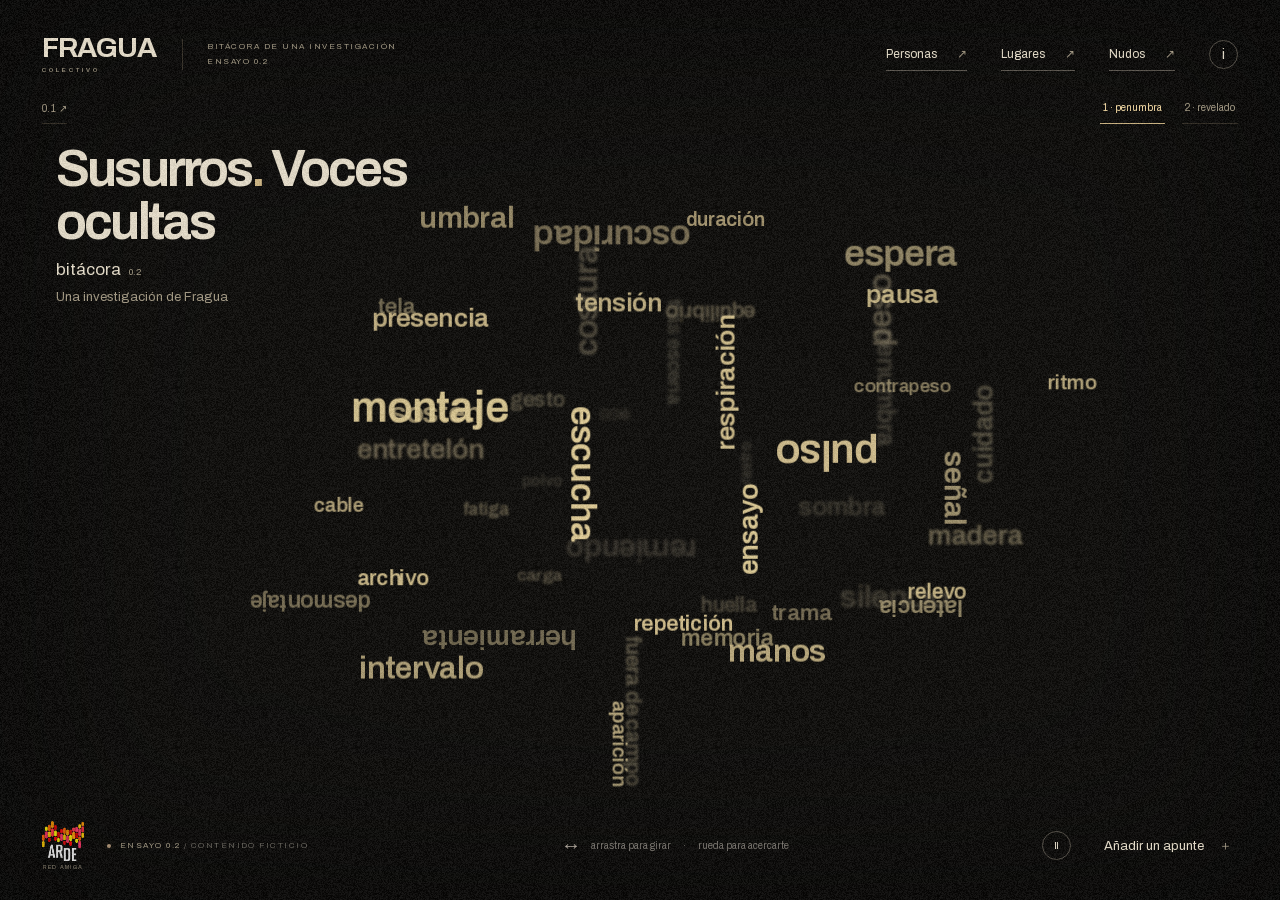
==== v0.2/index.html @ 7fb3b1ab "Agrega la versión 0.2 para comparar color y constelaciones" ====
<!doctype html>
<html lang="es" data-theme="night" data-writing="print" data-palette="penumbra">
<head>
  <meta charset="utf-8">
  <meta name="viewport" content="width=device-width, initial-scale=1, viewport-fit=cover">
  <meta name="theme-color" content="#090909">
  <meta name="description" content="Bitácora de una investigación del colectivo Fragua hacia la instalación Susurros. Voces ocultas: un recorrido abierto por sus materiales, encuentros y procesos.">
  <title>Susurros. Voces ocultas · Bitácora 0.2 — Fragua</title>
  <script>
    try {
      if (localStorage.getItem('susurros.v02.palette') === 'revelado') {
        document.documentElement.dataset.palette = 'revelado';
      }
    } catch {}
  </script>
  <link rel="icon" href="icon.svg" type="image/svg+xml">
  <link rel="stylesheet" href="styles.css?v=5">
  <link rel="stylesheet" href="editor.css?v=5">
  <link rel="stylesheet" href="glass.css?v=7">
  <link rel="stylesheet" href="territory.css?v=7">
  <link rel="stylesheet" href="appearance.css?v=5">
  <link rel="stylesheet" href="indices.css?v=7">
  <link rel="stylesheet" href="cloud-view.css?v=7">
  <link rel="stylesheet" href="people.css">
  <link rel="stylesheet" href="edition.css">
  <link rel="stylesheet" href="palette.css">
  <link rel="preload" href="fonts/archivo-latin.woff2" as="font" type="font/woff2" crossorigin>
  <script type="module" src="app.js?v=02"></script>
  <style>
    .version-switch { position: fixed; top: 94px; left: 42px; z-index: 12; display: inline-flex; align-items: center; min-height: 30px; padding: 4px 0; border-bottom: 1px solid var(--line); color: var(--muted); font: 400 10px/1.4 var(--sans); letter-spacing: .04em; text-decoration: none; }
    .version-switch:hover, .version-switch:focus-visible { color: var(--paper); border-color: var(--accent); }
    @media (min-width: 1500px) { .version-switch { left: 55px; } }
    @media (max-width: 1000px) { .version-switch { top: 88px; left: 28px; } }
    @media (max-width: 650px) { .version-switch { top: 76px; left: 22px; } }
    @media (max-height: 520px) and (min-width: 651px) { .version-switch { top: 66px; } }
  </style>
</head>
<body>
  <svg class="optical-definitions" xmlns="http://www.w3.org/2000/svg" width="0" height="0" aria-hidden="true" focusable="false">
    <defs>
      <filter id="resin-refraction" x="-20%" y="-20%" width="140%" height="140%" color-interpolation-filters="sRGB">
        <feTurbulence type="fractalNoise" baseFrequency=".006 .011" numOctaves="2" seed="12" result="surface"/>
        <feGaussianBlur in="surface" stdDeviation="1.5" result="curvature"/>
        <feDisplacementMap in="SourceGraphic" in2="curvature" scale="48" xChannelSelector="R" yChannelSelector="G"/>
      </filter>
      <filter id="resin-image-refraction" x="-15%" y="-15%" width="130%" height="130%" color-interpolation-filters="sRGB">
        <feTurbulence type="fractalNoise" baseFrequency=".008 .014" numOctaves="2" seed="7" result="surface"/>
        <feGaussianBlur in="surface" stdDeviation="1.2" result="curvature"/>
        <feDisplacementMap in="SourceGraphic" in2="curvature" scale="32" xChannelSelector="R" yChannelSelector="G"/>
      </filter>
    </defs>
  </svg>
  <div class="film-grain" aria-hidden="true"></div>
  <div class="vignette" aria-hidden="true"></div>
  <header class="masthead">
    <div class="project-credit" aria-label="Bitácora de una investigación del colectivo Fragua"><span class="fragua-name">FRAGUA</span><span class="fragua-caption">COLECTIVO</span></div>
    <p class="edition">BITÁCORA DE UNA INVESTIGACIÓN<br>ENSAYO 0.2</p>
    <nav class="main-nav" aria-label="Recorrer la bitácora">
      <button id="people-button" aria-controls="indices-view" aria-expanded="false">Personas <span aria-hidden="true">↗</span></button>
      <button id="places-button" aria-controls="territory-view" aria-expanded="false">Lugares <span aria-hidden="true">↗</span></button>
      <button id="knots-button" aria-controls="indices-view" aria-expanded="false">Nudos <span aria-hidden="true">↗</span></button>
      <button id="about-button" class="round-button" aria-label="Acerca de este ensayo" aria-haspopup="dialog">i</button>
    </nav>
  </header>

  <div id="palette-controls" class="appearance-controls" role="group" aria-label="Pruebas de color">
    <button type="button" data-palette-choice="penumbra" aria-pressed="true">1 · penumbra</button>
    <button type="button" data-palette-choice="revelado" aria-pressed="false">2 · revelado</button>
  </div>
  <a class="version-switch" href="../" aria-label="Ir a la versión 0.1">0.1 <span aria-hidden="true"> ↗</span></a>
  <div class="title-block v02-title">
    <h1>Susurros<span>.</span> Voces ocultas</h1>
    <p class="v02-subtitle">bitácora <span>0.2</span></p>
    <p class="intro">Una investigación de Fragua</p>
  </div>

  <main id="stage" tabindex="0" aria-label="Nube tridimensional de palabras. Arrastra para girar y usa la rueda para acercarte. Con el teclado: flechas para girar, más y menos para acercarte; Tab para elegir palabras.">
    <canvas id="connections" aria-hidden="true"></canvas>
    <div id="space"><div id="cloud"></div></div>
    <div id="loading" class="loading loading-credit" role="status">
      <p class="eyebrow">FRAGUA</p>
      <p>Susurros. Voces ocultas</p>
      <span>Afinando la escucha…</span>
    </div>
  </main>

  <div id="context" class="context" hidden>
    <button id="return-button" class="back-arrow" aria-label="Volver a todas las palabras">↶</button>
    <div><p id="context-type" class="eyebrow"></p><p id="context-title"></p></div>
  </div>

  <footer class="footer">
    <div class="footer-credits"><a class="friend-network" href="https://ardered.com/" target="_blank" rel="noopener noreferrer" aria-label="ARDE, red amiga de Fragua. Visitar su sitio web"><img src="media/arde-logo.png" alt="ARDE · Artistas de la Escenografía en Red" width="42" height="40"><span>RED AMIGA</span></a><div class="archive-caption"><span class="status-dot"></span><span>ENSAYO 0.2<span class="caption-detail"> / CONTENIDO FICTICIO</span></span></div></div>
    <div id="gesture-hint" class="gesture-hint"><span class="drag-icon" aria-hidden="true">↔</span> arrastra para girar<span class="hint-divider">·</span><span class="desktop-hint">rueda para acercarte</span><span class="mobile-hint">pellizca para acercarte</span></div>
    <div class="footer-actions">
      <button id="pause-button" class="round-button" aria-label="Pausar la respiración" aria-pressed="false"><span aria-hidden="true">Ⅱ</span></button>
      <button id="contribute-button">Añadir un apunte <span aria-hidden="true">＋</span></button>
    </div>
  </footer>
  <p id="announcement" class="sr-only" role="status" aria-live="polite"></p>

  <dialog id="drawer" class="drawer" aria-labelledby="drawer-heading">
    <div class="plate-optics" aria-hidden="true"></div>
    <div class="plate-scroll">
      <div class="drawer-top"><span class="eyebrow" id="drawer-kicker"></span><button id="close-drawer" class="close-button" aria-label="Cerrar">×</button></div>
      <div id="drawer-content"></div>
    </div>
  </dialog>
  <noscript><div class="no-js">Este ensayo necesita JavaScript para recorrer la nube. Actívalo y vuelve a abrir la página.</div></noscript>
</body>
</html>
---- v0.2/styles.css ----
@font-face{font-family:Archivo;src:url("fonts/archivo-latin.woff2") format("woff2");font-weight:400 700;font-style:normal;font-display:swap}
:root{color-scheme:dark;--bg:#090909;--paper:#ddd9d0;--muted:#85817a;--faint:#4c4944;--line:#2b2926;--accent:#bba28a;--sans:'Archivo','Helvetica Neue',Arial,sans-serif}
*{box-sizing:border-box}html,body{width:100%;height:100%;margin:0;overflow:hidden}body{background:var(--bg);color:var(--paper);font-family:var(--sans);font-size:14px;-webkit-font-smoothing:antialiased}button,a,input,select,textarea{-webkit-tap-highlight-color:transparent}button{font:inherit;color:inherit;border:0;background:none;cursor:pointer}a{color:inherit}button:focus-visible,a:focus-visible{outline:1px solid var(--accent);outline-offset:7px}button:hover{color:#fff6e9}button:disabled{opacity:.4;cursor:default}[hidden]{display:none!important}.sr-only{position:absolute;width:1px;height:1px;padding:0;margin:-1px;overflow:hidden;clip:rect(0,0,0,0);white-space:nowrap;border:0}
.film-grain{position:fixed;inset:-30%;z-index:8;pointer-events:none;opacity:.075;mix-blend-mode:screen;animation:grain .3s steps(1) infinite;background-repeat:repeat;background-size:180px 180px}.vignette{position:fixed;inset:0;pointer-events:none;z-index:3;box-shadow:inset 0 0 160px 40px #0008;background:radial-gradient(ellipse at 54% 52%,transparent 20%,#0003 100%)}@keyframes grain{0%{transform:translate(0,0)}25%{transform:translate(37px,-23px)}50%{transform:translate(-19px,46px)}75%{transform:translate(52px,17px)}}
.masthead{position:fixed;top:35px;left:42px;right:42px;z-index:10;display:flex;align-items:center;gap:26px}.wordmark{font-family:var(--sans);font-size:34px;font-weight:bold;letter-spacing:-2.4px;line-height:1;text-decoration:none}.wordmark-star{font-size:19px;font-weight:normal;display:inline-block;vertical-align:top;margin:0 0 0 4px;letter-spacing:0}.edition{font-size:8px;letter-spacing:1.5px;line-height:1.9;color:var(--muted);margin:0;padding-left:24px;border-left:1px solid var(--line)}.main-nav{margin-left:auto;display:flex;gap:34px;align-items:center}.main-nav>button:not(.round-button){font-size:12px;padding:9px 0;border-bottom:1px solid #58534b}.main-nav button>span{margin-left:17px;color:var(--muted)}.round-button{height:29px;width:29px;border:1px solid #514c44;border-radius:50%;font-family:var(--sans);font-size:14px;display:inline-flex;align-items:center;justify-content:center;flex:none;padding:0}.round-button:hover{border-color:var(--paper)}
.title-block{position:fixed;top:143px;left:56px;z-index:4;pointer-events:none}.eyebrow{font-family:var(--sans);font-size:9px;font-weight:normal;letter-spacing:2.4px;line-height:1.6;color:var(--muted);margin:0}.title-block h1{font-family:var(--sans);font-weight:normal;font-size:clamp(52px,5.5vw,82px);letter-spacing:-4px;line-height:1.06;margin:14px 0 20px}.title-block h1>span{color:var(--accent)}.intro{font-family:var(--sans);color:var(--muted);font-size:14px;line-height:1.65;font-style:italic;margin:0}
#stage{position:fixed;inset:0;overflow:hidden;cursor:grab;touch-action:none;outline:0}#stage:active{cursor:grabbing}#stage:focus-visible{box-shadow:inset 0 0 0 1px #8a817455}#space{position:absolute;inset:0;perspective:1000px;perspective-origin:50% 50%;pointer-events:none}#cloud{position:absolute;left:53%;top:52%;width:0;height:0;transform-style:preserve-3d;pointer-events:none}.word{position:absolute;left:0;top:0;font-family:var(--sans);font-weight:normal;white-space:nowrap;line-height:1.2;transform-style:preserve-3d;pointer-events:auto;padding:6px 9px;backface-visibility:visible;transition:opacity 1s, color .3s;color:#b9b5ad}.word>span{display:block;transition:filter .25s,text-shadow .25s}.word:hover,.word:focus-visible{color:#f8f0e2!important;outline:0;z-index:2}.word:hover>span,.word:focus-visible>span{filter:blur(0)!important;text-shadow:0 0 14px #e8d0aa55}.word:focus-visible>span{outline:1px dotted #a69b8d;outline-offset:6px}.word.inactive{pointer-events:none;opacity:0!important}.word.selected{color:#dfd1be}#connections{position:absolute;inset:0;pointer-events:none;z-index:0}.loading{position:absolute;left:50%;top:50%;transform:translate(-50%,-50%);color:var(--muted);font-family:var(--sans);font-style:italic}.loading span{animation:blink 1.4s infinite}@keyframes blink{50%{opacity:.2}}
.footer{position:fixed;left:42px;right:42px;bottom:30px;display:flex;align-items:center;justify-content:space-between;gap:20px;z-index:10}.archive-caption{font-size:8px;letter-spacing:1.45px;color:var(--muted);display:flex;align-items:center;gap:9px}.status-dot{height:4px;width:4px;border-radius:50%;background:#a58b6d;display:block;box-shadow:0 0 7px #a58b6d44}.caption-detail{color:#65615a}.gesture-hint{font-family:var(--sans);font-style:italic;font-size:12px;color:#77736c;display:flex;gap:10px;align-items:center;transition:opacity .8s}.drag-icon{font-family:var(--sans);font-style:normal;font-size:20px;color:#aaa296}.hint-divider{padding:0 2px}.footer-actions{display:flex;align-items:center;gap:27px}.footer-actions>button:last-child{font-family:var(--sans);font-size:13px}.footer-actions>button:last-child>span{margin-left:12px;color:var(--muted)}.footer-actions .round-button{font-family:var(--sans);font-size:10px;letter-spacing:1px}.mobile-hint{display:none}
.context{position:fixed;bottom:100px;left:50%;transform:translateX(-50%);z-index:9;display:flex;gap:17px;align-items:center;background:#090909c9;padding:9px 21px 11px 12px;border-radius:2px;backdrop-filter:blur(10px);max-width:85vw}.back-arrow{font-family:var(--sans);font-size:30px;font-weight:normal;line-height:1;width:35px;height:35px}.context .eyebrow{font-size:7px;letter-spacing:1.8px}.context p:last-child{font-family:var(--sans);font-size:17px;margin:4px 0 0;white-space:nowrap}
.drawer{margin:0 0 0 auto;max-width:none;max-height:none;width:min(480px,100vw);height:100dvh;padding:31px 37px 45px;border:none;border-left:1px solid var(--line);background:#111110;color:var(--paper);overflow:auto;box-shadow:-40px 0 90px #0005}.drawer[open]{animation:drawer-in .32s ease}.drawer::backdrop{background:#0005;backdrop-filter:blur(2px)}@keyframes drawer-in{from{transform:translateX(35px);opacity:0}to{transform:translateX(0);opacity:1}}.drawer-top{display:flex;align-items:center;justify-content:space-between;margin-bottom:42px}.close-button{font-size:27px;line-height:1;padding:0 3px;font-weight:200;color:#9a9389}.drawer h2{font-family:var(--sans);font-size:43px;line-height:1.12;font-weight:normal;letter-spacing:-1.6px;margin:0 0 20px}.drawer h3{font-family:var(--sans);font-size:22px;font-weight:normal;margin:26px 0 10px}.drawer .lede{font-family:var(--sans);font-size:17px;line-height:1.65;color:#bdb7ac;margin:0 0 28px}.drawer .small-copy{font-size:12px;line-height:1.85;color:var(--muted)}.drawer-list{margin-top:28px;border-top:1px solid var(--line)}.person-row,.knot-row{width:100%;text-align:left;display:flex;align-items:baseline;gap:16px;padding:22px 0;border-bottom:1px solid var(--line)}.row-index{font-family:var(--sans);font-size:9px;letter-spacing:1px;color:#6a655d}.row-name{font-family:var(--sans);font-size:25px;display:block;line-height:1.25}.row-role{font-family:var(--sans);display:block;font-size:10px;color:var(--muted);margin-top:7px;letter-spacing:.4px}.row-arrow{margin-left:auto;color:var(--muted);font-size:19px}.person-row:hover .row-name,.knot-row:hover .row-name{color:#d2bca0}.row-description{display:block;font-size:12px;line-height:1.6;color:var(--muted);margin-top:10px}.demo-note{font-family:var(--sans);font-size:10px;line-height:1.8;color:#938575;border-left:1px solid #685340;padding-left:13px;margin-top:28px}.word-meta{display:flex;align-items:center;gap:10px;margin-bottom:23px;color:var(--muted);font-size:9px;letter-spacing:1px;text-transform:uppercase}.word-meta .small-dot{height:3px;width:3px;border-radius:100%;background:var(--muted)}.word-description{font-family:var(--sans);font-size:19px;line-height:1.75;margin:0 0 24px;color:#d1cbbf}.relation-block{margin-bottom:28px;padding-bottom:23px;border-bottom:1px solid var(--line)}.relation-block>.eyebrow{color:var(--accent);margin-bottom:12px}.detail-label{margin:25px 0 12px}.related-people{display:flex;flex-wrap:wrap;gap:8px}.text-chip{font-family:var(--sans);font-size:10px;padding:7px 11px;border:1px solid #3b3630;color:#aaa092;border-radius:1px}.text-chip:hover{border-color:#8e7d68}.detail-image{width:100%;height:240px;object-fit:cover;display:block;margin:28px 0 10px;filter:saturate(.55)}.media-caption{font-family:var(--sans);font-size:12px;line-height:1.7;color:var(--muted);font-style:italic}.audio-card{margin:28px 0;padding:24px 19px;border:1px solid #37312a;background:linear-gradient(130deg,#262018,#131311)}.audio-play{display:flex;width:100%;gap:16px;align-items:center;text-align:left}.audio-play>span:first-child{font-size:17px;width:40px;height:40px;border:1px solid #7b6a57;border-radius:50%;display:grid;place-items:center;padding-left:2px}.audio-title{font-family:var(--sans);font-size:18px}.audio-type{display:block;font-family:var(--sans);font-size:9px;color:var(--muted);margin-top:8px}.waveform{display:flex;align-items:center;justify-content:space-between;height:42px;margin:25px 0 5px;gap:3px}.waveform i{display:block;flex:1;background:#ad9171;opacity:.5;height:var(--h)}.audio-card.playing .waveform i{animation:wave 1.2s ease-in-out infinite;animation-delay:var(--d)}@keyframes wave{50%{transform:scaleY(.35);opacity:1}}audio{width:100%;height:38px;margin-top:20px}.size-scale{display:flex;align-items:baseline;gap:18px;margin:20px 0;color:#b5a895}.size-scale span{font-family:var(--sans)}.drawer a{color:var(--accent);text-underline-offset:4px}.about-divider{border:0;border-top:1px solid var(--line);margin:28px 0}.no-js{position:fixed;top:45%;left:10%;width:80%;padding:25px;background:#171715;color:var(--paper);z-index:99}.active-note{color:var(--accent)!important}.error-title{font-size:20px;font-style:normal;color:var(--paper)}
@media(min-width:1500px){#cloud{left:54%}.title-block{left:70px;top:170px}.masthead,.footer{left:55px;right:55px}}
@media(max-width:1000px){.caption-detail{display:none}.edition{display:none}.gesture-hint{font-size:11px;gap:7px}.footer-actions{gap:18px}.title-block{left:35px;top:125px}.title-block h1{font-size:60px}.masthead,.footer{left:28px;right:28px}.main-nav{gap:27px}}
@media(max-width:650px){.masthead{top:25px;left:22px;right:22px}.wordmark{font-size:31px}.main-nav{gap:21px}.main-nav>button:not(.round-button){font-size:11px}.main-nav button>span{margin-left:10px}.main-nav .round-button{height:25px;width:25px}.title-block{left:27px;top:105px}.title-block h1{font-size:54px;letter-spacing:-2.8px;margin:8px 0 13px}.eyebrow{font-size:8px}.intro{font-size:12px;line-height:1.6}.footer{left:22px;right:22px;bottom:25px;gap:10px;align-items:flex-end}.archive-caption{font-size:7px;letter-spacing:1px;max-width:115px;line-height:1.8}.footer-actions{gap:17px}.footer-actions>button:last-child{font-size:12px}.footer-actions>button:last-child>span{margin-left:5px}.gesture-hint{position:absolute;bottom:58px;left:50%;transform:translateX(-50%);white-space:nowrap;font-size:10px;gap:7px}.desktop-hint{display:none}.mobile-hint{display:inline}.drag-icon{font-size:16px}#cloud{left:50%;top:54%}.context{bottom:120px;gap:10px;padding-right:14px}.context p:last-child{font-size:16px}.context .eyebrow{font-size:6px}.drawer{padding:25px 27px 36px;width:100vw}.drawer-top{margin-bottom:31px}.drawer h2{font-size:40px}.drawer .lede{font-size:16px}.drawer::backdrop{backdrop-filter:blur(5px)}.word-description{font-size:18px}.row-name{font-size:25px}.row-role{font-size:10px}.film-grain{opacity:.065}.vignette{box-shadow:inset 0 0 90px 15px #0008}}
@media(prefers-reduced-motion:reduce){.film-grain{animation:none}.word,.gesture-hint{transition:none}.drawer[open]{animation:none}.audio-card.playing .waveform i{animation:none}.loading span{animation:none}}

/* Zero-size anchors carry the 3D position; labels face the camera. */
.word-anchor{position:absolute;left:0;top:0;width:0;height:0;transform-style:preserve-3d;pointer-events:none}

/* The investigation belongs to Fragua; ARDE is a linked friendly network. */
.project-credit{display:flex;flex-direction:column;gap:5px;flex:none}
.fragua-name{font:700 28px/.95 var(--sans);letter-spacing:-1px}
.fragua-caption{font:500 6px/1.2 var(--sans);letter-spacing:3px;color:var(--muted)}
.title-block h1{font-weight:650;letter-spacing:-4px}
.intro{font-size:13px;font-style:normal;font-weight:400;line-height:1.7}
.word{font-weight:600;letter-spacing:-.6px}
.drawer h2,.drawer h3,.row-name,.audio-title{font-weight:600}
.drawer h2{letter-spacing:-1.8px}
.word-description{font-weight:400;font-size:18px;line-height:1.8}
.drawer .lede{font-weight:400;font-size:16px}
.media-caption,.gesture-hint{font-style:normal;font-weight:400;font-size:10px}
.context p:last-child{font-weight:600;font-size:15px}
.footer-credits{display:flex;align-items:center;gap:23px}
.friend-network{display:flex;flex-direction:column;align-items:center;gap:3px;text-decoration:none;flex:none;opacity:.85}
.friend-network img{display:block;width:42px;height:40px;object-fit:contain}
.friend-network span{font-size:5.5px;letter-spacing:1.3px;color:var(--muted)}
.friend-network:hover{opacity:1}
#stage{transition:opacity .6s}
@media(max-width:1000px){.main-nav{gap:24px}.footer-credits{gap:17px}}
@media(max-width:650px){.masthead{gap:19px}.main-nav{gap:17px}.fragua-name{font-size:23px;letter-spacing:-.7px}.fragua-caption{font-size:5px;letter-spacing:2.5px}.main-nav button>span{margin-left:7px}.title-block h1{font-size:52px;letter-spacing:-3px}.intro{font-size:11px}.friend-network img{width:34px;height:33px}.friend-network span{font-size:5px;letter-spacing:.9px}.footer-credits{gap:13px}.archive-caption{max-width:82px}.gesture-hint{bottom:68px;font-size:9px}.context{bottom:129px}.footer-actions>button:last-child{font-size:11px}.footer-actions{gap:13px}}
@media(max-width:390px){.masthead{left:18px;right:18px;gap:13px}.main-nav{gap:13px}.fragua-name{font-size:21px}.main-nav>button:not(.round-button){font-size:10px}.main-nav button>span{margin-left:6px}.footer{left:18px;right:18px}.footer-credits{gap:9px}}

.territory-open #gesture-hint{opacity:0!important;pointer-events:none}
.network-reference{display:block;margin:20px 0 0;font-size:11px}
---- v0.2/editor.css ----
.editor-dialog {
  box-sizing: border-box;
  position: fixed;
  inset: 0 0 0 auto;
  margin: 0;
  padding: 0;
  width: min(560px, 100vw);
  height: 100dvh;
  max-width: 100vw;
  max-height: 100dvh;
  border: 0;
  border-left: 1px solid #dfd8cc24;
  background: #101010;
  color: #dfd8cc;
  font: 14px/1.6 var(--sans);
  scrollbar-color: #585148 #101010;
}
.editor-dialog::backdrop { background: #0009; backdrop-filter: blur(5px); }
.editor-inner { padding: 40px 40px 32px; }
.editor-header { position: relative; padding-right: 30px; }
.editor-eyebrow { margin: 0 0 15px; color: #bb997b; text-transform: uppercase; letter-spacing: .19em; font-size: 10px; }
.editor-header h2 { margin: 0; font:600 36px/1.12 var(--sans); letter-spacing: -.04em; }
.editor-intro { margin: 18px 0 22px; color: #aaa59d; max-width: 320px; font-size: 13px; }
.editor-close { position: absolute; right: -8px; top: -10px; background: transparent; color: #dfd8cc; border: 0; font: 30px/1 var(--sans); cursor: pointer; width: 40px; height: 40px; }
.editor-local-note { border-top: 1px solid #dfd8cc24; border-bottom: 1px solid #dfd8cc24; padding: 15px 0; margin: 0 0 25px; font-size: 11px; line-height: 1.65; color: #bb997b; }
.editor-form { display: flex; flex-direction: column; }
.editor-form input:not([type='checkbox']), .editor-form textarea, .editor-form select {
  box-sizing: border-box;
  width: 100%;
  min-height: 43px;
  padding: 11px 12px;
  background: #171717;
  border: 1px solid #dfd8cc2b;
  border-radius: 0;
  color: #dfd8cc;
  font: 13px/1.5 var(--sans);
  color-scheme: dark;
}
.editor-form textarea { resize: vertical; }
.editor-form input::placeholder, .editor-form textarea::placeholder { color: #77736c; }
.editor-label { display: block; margin: 21px 0 8px; color: #dfd8cc; font-size: 12px; }
.editor-label:first-child { margin-top: 0; }
.editor-label span { float: right; color: #827e77; font-size: 10px; }
.editor-match { color: #bb997b; font-size: 11px; line-height: 1.65; margin: 8px 0 -4px; }
.editor-match:empty { display: none; }
.editor-selections { border: 0; padding: 0; margin: 23px 0 0; min-width: 0; }
.editor-selections legend { padding: 0; font-size: 12px; }
.editor-help { margin: 5px 0 12px; font-size: 10px; line-height: 1.6; color: #918a81; }
.editor-selector-list { display: grid; grid-template-columns: 1fr 1fr; gap: 9px 12px; }
.editor-selector { display: flex; gap: 8px; align-items: flex-start; font-size: 11px; cursor: pointer; }
.editor-selector input { accent-color: #bb997b; margin: 3px 0 0; width: 14px; height: 14px; flex: 0 0 auto; }
.editor-form input[type='file'] { padding: 0; border: 0; background: none; font-size: 11px; color: #aaa59d; min-height: 34px; }
.editor-form input[type='file']::file-selector-button { color: #dfd8cc; background: #20201e; border: 1px solid #dfd8cc35; padding: 8px 10px; font: 11px var(--sans); margin-right: 10px; cursor: pointer; }
.editor-media-note { overflow-wrap: anywhere; margin-top: 3px; }
.editor-submit-row { display: flex; flex-wrap: wrap; gap: 15px; align-items: center; margin-top: 26px; }
.editor-save { flex: 1; background: #d4c4b0; color: #151311; border: 1px solid #d4c4b0; padding: 13px 16px; font: 12px/1.5 var(--sans); text-align: left; cursor: pointer; }
.editor-save span { float: right; }
.editor-save:hover { background: #e3d5c3; }
.editor-view, .editor-transfer-actions button { padding: 5px 0; background: none; border: 0; border-bottom: 1px solid #bb997b6b; color: #bb997b; font: 11px/1.5 var(--sans); cursor: pointer; }
.editor-status { margin: 16px 0 0; min-height: 0; font-size: 11px; line-height: 1.65; color: #c4b098; overflow-wrap: anywhere; }
.editor-status:empty { display: none; }
.editor-error { color: #e6a395; }
.editor-transfer { border-top: 1px solid #dfd8cc24; margin-top: 32px; padding-top: 25px; }
.editor-transfer .editor-eyebrow { margin-bottom: 9px; }
.editor-transfer p:not(.editor-eyebrow) { margin: 0; color: #918a81; font-size: 11px; line-height: 1.7; }
.editor-transfer-actions { display: flex; justify-content: space-between; gap: 18px; margin-top: 16px; }
.editor-dialog button:disabled { opacity: .4; cursor: wait; }
.editor-dialog :focus-visible { outline: 1px solid #d2b08d; outline-offset: 4px; }
.editor-dialog [hidden] { display: none !important; }
@media (max-width: 520px) {
  .editor-inner { padding: 28px 24px; }
  .editor-header h2 { font-size: 35px; }
  .editor-form input:not([type='checkbox']), .editor-form textarea, .editor-form select { font-size: 16px; }
  .editor-selector-list { grid-template-columns: 1fr; }
  .editor-selector { min-height: 28px; align-items: center; }
  .editor-label { margin-top: 18px; }
}
---- v0.2/glass.css ----
/* Word fragments float in a thin, imperfect plate; the indexes keep their drawer. */
.optical-definitions { position: fixed; width: 0; height: 0; pointer-events: none; }
.plate-optics { display: none; }
.plate-scroll { display: contents; }

.drawer.word-plate {
  position: fixed;
  inset: 0;
  margin: auto;
  width: min(640px, calc(100vw - 96px));
  height: fit-content;
  max-height: 82dvh;
  padding: 0;
  border: 0;
  border-radius: 26px 21px 29px 19px / 21px 26px 22px 28px;
  overflow: visible;
  background: transparent;
  color: #e7e7dc;
  box-shadow: 0 32px 100px #0008, 0 3px 12px #0006;
  /* The top-layer surface samples the scene while its content stays readable. */
  -webkit-backdrop-filter: blur(10px) saturate(1.12) brightness(1.15);
  backdrop-filter: blur(10px) saturate(1.12) brightness(1.15);
  backdrop-filter: url("#resin-refraction") blur(7px) saturate(1.12) brightness(1.15);
}
.drawer.word-plate[open] { animation: plate-appear .35s cubic-bezier(.2,.7,.2,1) both; }
.drawer.word-plate::backdrop { background: #0002; backdrop-filter: none; -webkit-backdrop-filter: none; }
.word-plate .plate-optics {
  display: block;
  position: absolute;
  inset: 0;
  pointer-events: none;
  border-radius: inherit;
  overflow: hidden;
  background:
    radial-gradient(ellipse at 3% 0%, #d7dfc71a, transparent 46%),
    linear-gradient(128deg, #b8c7ad0d, #0d110f70 52%, #a0b2a009);
  box-shadow:
    inset 1px 1px 1px #f4f8e738,
    inset -1px -1px 1px #d1ddbd30,
    inset 3px 0 9px #e8f0dc0a,
    inset 0 -7px 15px #03100a44;
}
.drawer.word-plate::before {
  content: '';
  position: absolute;
  z-index: 1;
  inset: 0;
  border: 1px solid #dbe4ce40;
  border-radius: inherit;
  pointer-events: none;
  background: linear-gradient(132deg, #ffffff0d 0, transparent 20% 78%, #efffda08);
  box-shadow: inset 0 2px 2px #f5ffe510, 1px 0 0 #eef9d412, -1px 0 0 #0008;
}
.drawer.word-plate::after {
  content: '';
  position: absolute;
  z-index: 1;
  inset: 7px 5px 8px 6px;
  border: 1px solid #dfe8cf0d;
  border-top-color: #f7ffe51c;
  border-radius: 21px 18px 24px 16px;
  pointer-events: none;
}
.word-plate .plate-scroll {
  display: block;
  position: relative;
  z-index: 2;
  max-height: 82dvh;
  padding: 32px 43px 37px;
  border-radius: inherit;
  overflow: auto;
  overscroll-behavior: contain;
  scrollbar-width: thin;
  scrollbar-color: #b9c4aa42 transparent;
  background: linear-gradient(90deg, #090d0b15, #0a0e0b38 60%, #090d0b15);
}
.word-plate .drawer-top { margin-bottom: 28px; }
.word-plate .eyebrow, .word-plate .word-meta { color: #a9b0a1; }
.word-plate .word-meta { margin-bottom: 15px; font-size: 8px; letter-spacing: 1.2px; }
.word-plate h2 { font-size: clamp(40px, 4vw, 57px); margin-bottom: 24px; }
.word-plate .word-description { font-size: 20px; line-height: 1.7; color: #dedfd2; text-shadow: 0 1px 8px #0008; }
.word-plate .close-button { color: #c0c8b5; }
.word-plate .close-button:hover { color: #f5f6e9; }
.word-plate .small-copy { color: #a3aa9c; }
.word-plate .text-chip { color: #bbc2ae; border-color: #c4d2af35; background: #c4d2af05; border-radius: 4px; }
.word-plate .text-chip:hover { border-color: #dce6cb88; }
.word-plate .relation-block { border-color: #bac9a82e; }
.word-plate .relation-block > .eyebrow { color: #c5c9ae; }
.word-plate .audio-card { border-color: #c6d5b32b; border-radius: 12px; background: linear-gradient(130deg, #b7c4a20d, #080d0a1f); }
.word-plate .audio-play > span:first-child { border-color: #bbc8aa65; }
.word-plate .waveform i { background: #a9b497; }

.drawer.word-plate.image-plate { width: min(690px, calc(100vw - 96px)); max-height: 86dvh; }
.word-plate.image-plate .plate-scroll { max-height: 86dvh; }
.word-plate .resin-image {
  position: relative;
  margin: 29px -7px 13px;
  padding: 13px;
  border: 1px solid #e5ecd33b;
  border-radius: 20px 16px 22px 17px / 17px 23px 18px 22px;
  background: linear-gradient(132deg, #edf5da14, #bdd1ad04 45%, #e2e9cf13);
  box-shadow: 1px 3px 0 #03080655, inset 0 1px 1px #f3ffe239, inset -2px -3px 8px #06120766, 0 13px 25px #0005;
  transform: perspective(1000px) rotateY(-1.2deg) rotateX(.7deg);
}
.word-plate .resin-image .detail-image {
  display: block;
  width: auto;
  max-width: 100%;
  height: auto;
  max-height: 350px;
  margin: 0 auto;
  border-radius: 11px 14px 12px 15px;
  clip-path: inset(0 round 11px 14px 12px 15px);
  object-fit: contain;
  filter: saturate(.65) contrast(.95);
  box-shadow: 0 0 15px #08110b55;
}
.word-plate .resin-image::before {
  content: '';
  position: absolute;
  z-index: 2;
  inset: 2px;
  pointer-events: none;
  border-radius: inherit;
  border-top: 1px solid #faffdf46;
  border-left: 1px solid #faffdf1f;
  background: linear-gradient(118deg, #ffffff0e, transparent 21% 69%, #edf8d80b);
  box-shadow: inset 3px 4px 7px #f2ffe10b, inset -3px -3px 6px #0007;
}
.word-plate .resin-image::after {
  content: '';
  position: absolute;
  z-index: 1;
  inset: 6px;
  border-radius: 15px 12px 18px 13px;
  pointer-events: none;
  -webkit-backdrop-filter: blur(1.7px) brightness(1.16);
  backdrop-filter: blur(1.7px) brightness(1.16);
  -webkit-mask-image: radial-gradient(ellipse at 50% 48%, transparent 52%, #000 94%);
  mask-image: radial-gradient(ellipse at 50% 48%, transparent 52%, #000 94%);
}
@supports (backdrop-filter: url("#resin-image-refraction")) {
  .word-plate .resin-image::after { backdrop-filter: url("#resin-image-refraction") blur(.7px) brightness(1.16); }
}
.word-plate .plate-caption { color: #a7ae9b; font-size: 11px; line-height: 1.7; margin-bottom: 25px; }
@keyframes plate-appear { from { opacity: 0; transform: translateY(13px) scale(.975); } to { opacity: 1; transform: translateY(0) scale(1); } }
@media (max-width: 650px) {
  .drawer.word-plate, .drawer.word-plate.image-plate { width: calc(100vw - 30px); max-height: calc(100dvh - 56px); }
  .word-plate .plate-scroll, .word-plate.image-plate .plate-scroll { max-height: calc(100dvh - 56px); padding: 25px 25px 29px; }
  .word-plate .drawer-top { margin-bottom: 24px; }
  .word-plate h2 { font-size: 42px; }
  .word-plate .word-description { font-size: 17px; line-height: 1.75; }
  .word-plate .resin-image { margin-left: -5px; margin-right: -5px; padding: 10px; }
  .word-plate .resin-image .detail-image { max-height: 300px; }
}
@media (prefers-reduced-motion: reduce) { .drawer.word-plate[open] { animation: none; } }

/* A convex lens: a clear, strongly refracted rim around a softly defocused centre. */
html body .drawer.word-plate[data-liquid-glass],
html body .territory-city-plate[data-liquid-glass] {
  --liquid-saturation: 1.08;
  --liquid-brightness: 1.06;
  -webkit-backdrop-filter: blur(1.8px) saturate(var(--liquid-saturation));
  backdrop-filter: blur(1.8px) saturate(var(--liquid-saturation));
  backdrop-filter: var(--liquid-refraction) saturate(var(--liquid-saturation)) brightness(var(--liquid-brightness));
}
html[data-theme='day'] body .drawer.word-plate[data-liquid-glass],
html[data-theme='day'] body .territory-city-plate[data-liquid-glass] {
  --liquid-saturation: .82;
  --liquid-brightness: 1.015;
}
html body .word-plate .plate-optics {
  background:
    radial-gradient(ellipse at 2% 0%, #f2ffe522, transparent 32%),
    linear-gradient(127deg, #d7e2d215, #080d0b47 48%, #d1e4c30b);
  box-shadow:
    inset 1px 1px 1px #ffffff66,
    inset -1px -1px 2px #efffe338,
    inset 4px 3px 10px #ebffe90d,
    inset -4px -5px 12px #00000035;
}
html body .word-plate .plate-scroll {
  background: linear-gradient(90deg, #090e0b0a, #080d0b22 52%, #090e0b0a);
}
html[data-theme='day'] body .word-plate .plate-optics {
  background:
    radial-gradient(ellipse at 2% 0%, #ffffff7d, transparent 32%),
    linear-gradient(127deg, #fffffa38, #f3f5e85c 48%, #ffffff24);
  box-shadow:
    inset 1px 1px 1px #ffffffdd,
    inset -1px -1px 2px #7e8d646b,
    inset 4px 3px 10px #ffffff33,
    inset -4px -5px 12px #71855d14;
}
html[data-theme='day'] body .word-plate .plate-scroll {
  background: linear-gradient(90deg, #ffffff0a, #fffff41a 52%, #ffffff0a);
}
html body .drawer.word-plate::before {
  background: linear-gradient(125deg, #ffffff1a, transparent 18% 76%, #f2ffe50d);
  box-shadow: inset 0 1px 1px #ffffff3b, inset -1px -1px 2px #d8ecc426, 0 0 0 1px #00000022;
}
html[data-theme='day'] body .drawer.word-plate::before {
  background: linear-gradient(125deg, #ffffff70, transparent 18% 76%, #ffffff3d);
  box-shadow: inset 0 1px 1px #ffffffe6, inset -1px -1px 2px #73875a38, 0 0 0 1px #4e633519;
}
html body .word-plate .resin-image .detail-image[data-liquid-glass] {
  filter: var(--liquid-refraction) saturate(.78) contrast(.98);
}
/* The photograph is refracted itself, so no uniformly blurred veil covers it. */
html body .word-plate .resin-image::after,
html[data-theme='day'] body .word-plate .resin-image::after {
  -webkit-backdrop-filter: none;
  backdrop-filter: none;
  background: linear-gradient(128deg, #ffffff08, transparent 34% 72%, #e9ffd806);
}


/* Safari/iOS use the same lens on a live, inert copy of the scene. */
html body .drawer.word-plate[data-liquid-glass][data-liquid-renderer='scene-proxy'],
html body .territory-city-plate[data-liquid-glass][data-liquid-renderer='scene-proxy'] {
  -webkit-backdrop-filter: none;
  backdrop-filter: none;
}
.liquid-scene-proxy {
  position: absolute;
  inset: 0;
  z-index: 0;
  border-radius: inherit;
  overflow: hidden;
  pointer-events: none;
  background: var(--bg);
  filter: var(--liquid-refraction) saturate(var(--liquid-saturation,1.08)) brightness(var(--liquid-brightness,1.06));
}
.liquid-scene-viewport {
  position: absolute;
  left: 0;
  top: 0;
  transform-origin: 0 0;
  overflow: hidden;
  pointer-events: none;
  isolation: isolate;
}
html body .word-plate .plate-optics { z-index: 1; }
.territory-city-plate[data-liquid-renderer='scene-proxy'] .territory-city-inner { position: relative; z-index: 2; }
---- v0.2/territory.css ----
.territory-view{position:fixed;inset:0;z-index:6;pointer-events:none;color:var(--paper,#ddd9d0);font-family:var(--sans,Arial,sans-serif);outline:0}
.territory-open .title-block{opacity:0!important}
.territory-heading{position:absolute;left:56px;top:calc(50% - 30px);width:235px}
.territory-eyebrow{font-family:var(--sans,Arial,sans-serif);font-size:8px;font-weight:500;line-height:1.7;letter-spacing:2px;color:#9b9c91;margin:0}
.territory-heading h2{font-family:var(--sans,Arial,sans-serif);font-size:42px;font-weight:600;letter-spacing:-1.9px;margin:14px 0 18px;line-height:1.1}
.territory-intro{font-size:12px;font-weight:400;line-height:1.8;color:#8d8b81;white-space:pre-line;margin:0}
.territory-frame{position:absolute;left:58%;top:52%;width:min(680px,64vw,calc((100dvh - 165px)*.947368));aspect-ratio:720/760;transform:translate(-50%,-50%);pointer-events:none;animation:territory-arrive .65s ease both}
.territory-float{position:absolute;inset:0;pointer-events:none;touch-action:none;transform:translate3d(0,0,0)}
.territory-float[data-echo-active="true"]{will-change:transform}
.territory-touch-area{fill:transparent;stroke:none;pointer-events:fill}
.territory-map{position:absolute;inset:0;width:100%;height:100%;overflow:visible;pointer-events:none;filter:drop-shadow(0 0 7px #fff7d912)}
.territory-outline,.territory-outline-depth{fill:none;stroke-linejoin:round;stroke-linecap:round;vector-effect:non-scaling-stroke}
.territory-outline{stroke:#dbdcd1;stroke-width:.8;opacity:.82;filter:drop-shadow(0 0 1px #f9f6e255)}
.territory-outline-depth{stroke:#f1efdd;stroke-width:.45;opacity:.18;transform:translate(3px,4px);filter:blur(.5px)}
.territory-guide{fill:none;stroke:#d4d5c2;stroke-width:.5;opacity:.3;vector-effect:non-scaling-stroke;transition:opacity .2s}
.territory-guide-active{opacity:.8}
.territory-city{position:absolute;width:30px;height:30px;transform:translate(-50%,-50%);pointer-events:auto;cursor:pointer;border:0;padding:0;overflow:visible;background:none;color:#dadbd0}
.territory-point{position:absolute;left:50%;top:50%;width:5px;height:5px;border:1px solid #e0e4d3;border-radius:50%;transform:translate(-50%,-50%);box-shadow:0 0 9px #f8f3d326;background:#0b0c09}
.territory-point::after{content:'';position:absolute;inset:-5px;border:1px solid #e8e9d116;border-radius:50%}
.territory-city-label{position:absolute;left:calc(50% + var(--label-x,0px));top:calc(50% + var(--label-y,0px));transform:translate(0,-50%);white-space:nowrap;text-align:left;padding:6px 8px;pointer-events:auto}
.territory-label-left{transform:translate(-100%,-50%);text-align:right}
.territory-city-name{display:block;font-family:var(--sans,Arial,sans-serif);font-weight:600;font-size:13px;letter-spacing:-.2px;line-height:1.25;text-shadow:0 1px 12px #000}
.territory-city-number{display:block;margin-top:4px;font-size:8px;font-weight:400;letter-spacing:.9px;color:#85887a;line-height:1.2}
.territory-city:hover .territory-point,.territory-city:focus-visible .territory-point{background:#e9ecdf;box-shadow:0 0 15px #e8e5c477}
.territory-city:hover .territory-city-name,.territory-city:focus-visible .territory-city-name{color:#fffceb}
.territory-city:focus-visible{outline:0}
.territory-city:focus-visible .territory-city-label{outline:1px solid #b9bca377;outline-offset:3px}
.territory-back{position:absolute;left:56px;bottom:111px;display:flex;align-items:center;gap:15px;pointer-events:auto;font-family:var(--sans,Arial,sans-serif);color:#b9bcac;padding:0}
.territory-back>span:first-child{font-size:29px;font-weight:400;line-height:1}
.territory-back>span:last-child{font-size:9px;letter-spacing:.7px}
.territory-demo{position:absolute;left:56px;bottom:80px;max-width:250px;font-size:8px;line-height:1.7;letter-spacing:.45px;color:#787c6d;margin:0}
.territory-city-plate{position:fixed;inset:0;margin:auto;width:min(440px,calc(100vw - 36px));max-height:calc(100dvh - 90px);height:fit-content;padding:0;border:1px solid #dbe4ce38;border-radius:22px 18px 25px 19px;background:linear-gradient(135deg,#cad8b91a,#0a100b6e 60%,#b2c4a50e);color:#e0e5d7;box-shadow:inset 1px 1px 1px #f4ffe522,inset -2px -3px 9px #06120755,0 22px 80px #0008;-webkit-backdrop-filter:blur(10px) saturate(1.1);backdrop-filter:blur(10px) saturate(1.1);backdrop-filter:url('#resin-refraction') blur(7px) saturate(1.1);overflow:hidden;font-family:var(--sans,Arial,sans-serif)}
.territory-city-plate[open]{animation:territory-plate-in .3s ease both}
.territory-city-plate::backdrop{background:#0002;backdrop-filter:none}
.territory-city-inner{padding:29px 32px 30px;max-height:calc(100dvh - 90px);overflow:auto;overscroll-behavior:contain;scrollbar-width:thin;scrollbar-color:#b9c4aa42 transparent}
.territory-city-top{display:flex;align-items:center;justify-content:space-between;margin-bottom:26px}
.territory-close{font-family:var(--sans,Arial,sans-serif);font-weight:400;font-size:26px;line-height:1;padding:0 2px;color:#c1c9b7}
.territory-city-inner h2{font-family:var(--sans,Arial,sans-serif);font-size:38px;font-weight:600;letter-spacing:-1.4px;line-height:1.12;margin:0 0 12px}
.territory-city-count{font-size:10px;color:#a5ae98;margin:0 0 23px;letter-spacing:.4px}
.territory-people{border-top:1px solid #c4d2af29}
.territory-person{display:flex;align-items:center;justify-content:space-between;gap:18px;width:100%;text-align:left;border-bottom:1px solid #c4d2af29;padding:18px 0;background:none;color:inherit}
.territory-person-name{display:block;font-size:19px;line-height:1.35;font-weight:600;letter-spacing:-.45px}
.territory-person-role{display:block;font-size:10px;font-weight:400;line-height:1.5;color:#a2ab97;margin-top:5px}
.territory-person-arrow{font-weight:400;font-size:20px;color:#a6b496}
.territory-person:hover .territory-person-name{color:#f0f4e9}
.territory-city-note,.territory-empty{font-size:10px;font-weight:400;color:#9ca58f;line-height:1.8;margin:22px 0 0}
@keyframes territory-arrive{from{opacity:0;translate:0 8px}to{opacity:1;translate:0 0}}
@keyframes territory-plate-in{from{opacity:0;transform:translateY(10px) scale(.98)}to{opacity:1;transform:translateY(0) scale(1)}}
@media(max-width:1000px){.territory-heading{left:35px;width:190px}.territory-heading h2{font-size:35px}.territory-back,.territory-demo{left:35px}.territory-frame{left:59%;width:min(630px,65vw,calc((100dvh - 180px)*.947368))}}
@media(max-width:650px){.territory-heading{left:27px;top:111px;width:auto;right:27px}.territory-heading h2{font-size:34px;margin:10px 0 9px;letter-spacing:-1.4px}.territory-intro{font-size:10px;line-height:1.65;white-space:normal;max-width:210px}.territory-eyebrow{font-size:7px;letter-spacing:1.5px}.territory-frame{left:50%;top:53%;width:min(calc(100vw - 48px),calc((100dvh - 295px)*.947368))}.territory-city-name{font-size:11px;letter-spacing:-.15px}.territory-city-number{font-size:7px;margin-top:3px;letter-spacing:.35px}.territory-city-label{padding:6px 5px}.territory-point{width:4px;height:4px}.territory-back{left:27px;bottom:118px;gap:10px}.territory-back>span:first-child{font-size:27px}.territory-back>span:last-child{font-size:8px}.territory-demo{left:27px;bottom:90px;font-size:7px;max-width:220px}.territory-city-inner{padding:25px 26px 27px}.territory-city-inner h2{font-size:34px}.territory-person-name{font-size:18px}}
@media(max-height:650px) and (min-width:651px){.territory-heading{top:32%}.territory-frame{width:min(540px,58vw,calc((100dvh - 125px)*.947368));left:61%}.territory-back{bottom:95px}.territory-demo{bottom:69px}}
@media(prefers-reduced-motion:reduce){.territory-frame,.territory-city-plate[open]{animation:none}.territory-guide{transition:none}}
/* Only the visible point and label receive taps; neighbouring city boxes overlap. */
.territory-city{pointer-events:none}
.territory-city-label{pointer-events:auto}
.territory-point{width:12px;height:12px;border:0;background:none;box-shadow:none;pointer-events:auto}
.territory-point::before{content:'';position:absolute;left:50%;top:50%;width:5px;height:5px;border:1px solid #e0e4d3;border-radius:50%;transform:translate(-50%,-50%);background:#0b0c09;box-shadow:0 0 9px #f8f3d326;pointer-events:none}
.territory-point::after{inset:0;pointer-events:none}
.territory-city:hover .territory-point,.territory-city:focus-visible .territory-point{background:none;box-shadow:none}
.territory-city:hover .territory-point::before,.territory-city:focus-visible .territory-point::before{background:#e9ecdf;box-shadow:0 0 15px #e8e5c477}
---- v0.2/appearance.css ----
@font-face {
  font-family: 'Architects Daughter';
  src: url('fonts/architects-daughter-latin.woff2') format('woff2');
  font-weight: 400;
  font-style: normal;
  font-display: swap;
}

:root {
  --brand-font: 'Archivo', 'Helvetica Neue', Arial, sans-serif;
  --connection-rgb: 171, 151, 122;
  --grain-opacity: .08;
  --grain-image: none;
}

html[data-writing='print'] { --sans: var(--brand-font); }
html[data-writing='hand'] { --sans: 'Architects Daughter', 'Segoe Print', cursive; }
.project-credit .fragua-name,
.project-credit .fragua-caption { font-family: var(--brand-font); }

/* The grain lies over the ink as well as the surface underneath it. */
.film-grain,
.surface-grain {
  pointer-events: none;
  opacity: var(--grain-opacity);
  mix-blend-mode: normal;
  background-image: var(--grain-image);
  background-repeat: repeat;
  background-size: 180px 180px;
  animation: surface-noise .32s steps(1) infinite;
  animation-delay: var(--grain-phase, 0s);
  transform: none;
}
.film-grain { position: fixed; inset: -30%; z-index: 2147483000; }
.surface-grain {
  position: absolute;
  z-index: 1000;
  top: 0;
  left: 0;
  width: 100%;
  height: 100%;
  border-radius: inherit;
}
@keyframes surface-noise {
  0% { background-position: 0 0; }
  25% { background-position: 37px -23px; }
  50% { background-position: -19px 46px; }
  75% { background-position: 52px 17px; }
}

.appearance-controls {
  position: fixed;
  z-index: 12;
  top: 94px;
  right: 42px;
  display: flex;
  align-items: center;
  gap: 20px;
  font-family: var(--sans);
}
.appearance-controls button {
  display: inline-flex;
  align-items: center;
  justify-content: center;
  gap: 7px;
  min-height: 30px;
  padding: 4px 0 5px;
  border-bottom: 1px solid var(--line);
  color: var(--muted);
  font-family: var(--sans);
  font-size: 10px;
  font-weight: 400;
  line-height: 1.4;
  white-space: nowrap;
}
.appearance-controls button:hover { color: var(--paper); border-color: var(--accent); }
.appearance-icon { font-size: 15px; line-height: 1; letter-spacing: -.7px; }
.appearance-label { display: inline-block; }

.title-block { transition: filter .65s, opacity .65s; }
.title-block h1 { font-size: clamp(58px, 6.15vw, 88px); }
.has-constellation .title-block { filter: blur(.85px); }
.has-floating-content .title-block { filter: blur(1.15px); }
.has-floating-content .masthead,
.has-floating-content .footer { filter: blur(.18px); }

/* An ordinary, legible architectural hand; brand lettering stays in Archivo. */
html[data-writing='hand'] body { font-family: var(--sans); }
html[data-writing='hand'] .title-block h1 {
  font-family: var(--sans);
  font-size: clamp(66px, 7vw, 100px);
  font-weight: 400;
  letter-spacing: -1.8px;
  line-height: 1.08;
  margin: 12px 0 17px;
}
html[data-writing='hand'] .word { font-weight: 400; letter-spacing: .1px; }
html[data-writing='hand'] .main-nav > button:not(.round-button) { font-size: 15px; }
html[data-writing='hand'] .edition { font-size: 10px; letter-spacing: 1px; }
html[data-writing='hand'] .eyebrow,
html[data-writing='hand'] .territory-eyebrow,
html[data-writing='hand'] .editor-eyebrow { font-size: 11px; font-weight: 400; letter-spacing: 1px; }
html[data-writing='hand'] .intro { font-size: 16px; line-height: 1.65; }
html[data-writing='hand'] .drawer h2,
html[data-writing='hand'] .drawer h3,
html[data-writing='hand'] .row-name,
html[data-writing='hand'] .audio-title,
html[data-writing='hand'] .territory-heading h2,
html[data-writing='hand'] .territory-city-inner h2,
html[data-writing='hand'] .territory-person-name,
html[data-writing='hand'] .editor-header h2 { font-weight: 400; letter-spacing: -.3px; }
html[data-writing='hand'] .word-description { font-size: 21px; line-height: 1.75; }
html[data-writing='hand'] .drawer .lede { font-size: 19px; }
html[data-writing='hand'] .drawer .small-copy { font-size: 15px; line-height: 1.8; }
html[data-writing='hand'] .word-plate .word-meta { font-size: 10px; letter-spacing: .8px; }
html[data-writing='hand'] .row-role,
html[data-writing='hand'] .row-description { font-size: 13px; letter-spacing: .1px; }
html[data-writing='hand'] .text-chip { font-size: 13px; }
html[data-writing='hand'] .context p:last-child { font-size: 19px; font-weight: 400; }
html[data-writing='hand'] .context .eyebrow { font-size: 9px; letter-spacing: .7px; }
html[data-writing='hand'] .media-caption,
html[data-writing='hand'] .word-plate .plate-caption { font-size: 14px; }
html[data-writing='hand'] .gesture-hint { font-size: 13px; }
html[data-writing='hand'] .archive-caption { font-size: 10px; letter-spacing: .6px; }
html[data-writing='hand'] .footer-actions > button:last-child { font-size: 16px; }
html[data-writing='hand'] .friend-network span { font-size: 8px; letter-spacing: .7px; }
html[data-writing='hand'] .appearance-controls button { font-size: 13px; }
html[data-writing='hand'] .appearance-icon { font-size: 16px; }
html[data-writing='hand'] .territory-intro { font-size: 15px; }
html[data-writing='hand'] .territory-city-name { font-size: 15px; font-weight: 400; letter-spacing: .05px; }
html[data-writing='hand'] .territory-city-number { font-size: 10px; letter-spacing: .3px; }
html[data-writing='hand'] .territory-back > span:last-child,
html[data-writing='hand'] .territory-demo { font-size: 11px; letter-spacing: .2px; }
html[data-writing='hand'] .territory-city-count,
html[data-writing='hand'] .territory-person-role,
html[data-writing='hand'] .territory-city-note { font-size: 13px; }
html[data-writing='hand'] .editor-label,
html[data-writing='hand'] .editor-selector,
html[data-writing='hand'] .editor-selections legend { font-size: 15px; }
html[data-writing='hand'] .editor-form input:not([type='checkbox']),
html[data-writing='hand'] .editor-form textarea,
html[data-writing='hand'] .editor-form select { font-size: 16px; }
html[data-writing='hand'] .editor-help,
html[data-writing='hand'] .editor-label span,
html[data-writing='hand'] .editor-local-note,
html[data-writing='hand'] .editor-status,
html[data-writing='hand'] .editor-match,
html[data-writing='hand'] .editor-transfer p:not(.editor-eyebrow) { font-size: 13px; }
html[data-writing='hand'] .editor-save,
html[data-writing='hand'] .editor-view,
html[data-writing='hand'] .editor-transfer-actions button { font-size: 15px; }

/* Paper and ink are applied to every surface, including native inputs and maps. */
html[data-theme='day'] {
  color-scheme: light;
  --bg: #faf8f1;
  --paper: #242620;
  --muted: #686b5e;
  --faint: #929384;
  --line: #c7c6b8;
  --accent: #75664b;
  --connection-rgb: 68, 66, 56;
  --grain-opacity: .055;
}
html[data-theme='day'] button:hover { color: #141710; }
html[data-theme='day'] .vignette {
  box-shadow: inset 0 0 170px 40px #827a5711;
  background: radial-gradient(ellipse at 54% 52%, transparent 25%, #c7bea00b 100%);
}
html[data-theme='day'] .main-nav > button:not(.round-button) { border-color: #a5a797; }
html[data-theme='day'] .round-button { border-color: #9a9c8c; }
html[data-theme='day'] .round-button:hover { border-color: #383d30; }
html[data-theme='day'] .word { color: #34372f; }
html[data-theme='day'] .word.selected { color: #2f3025; }
html[data-theme='day'] .word:hover,
html[data-theme='day'] .word:focus-visible { color: #10140c !important; }
html[data-theme='day'] .word:hover > span,
html[data-theme='day'] .word:focus-visible > span { text-shadow: 0 0 8px #706d4e26; }
html[data-theme='day'] .word:focus-visible > span { outline-color: #68664d; }
html[data-theme='day'] .caption-detail { color: #898b7d; }
html[data-theme='day'] .status-dot { background: #837758; box-shadow: 0 0 5px #83775820; }
html[data-theme='day'] .gesture-hint { color: #7b7f6e; }
html[data-theme='day'] .drag-icon { color: #6b715f; }
html[data-theme='day'] .friend-network img { filter: brightness(0); opacity: .82; }
html[data-theme='day'] .context {
  background: #faf8f0c7;
  color: #30372a;
  border: 1px solid #bcbda733;
  -webkit-backdrop-filter: blur(10px);
  backdrop-filter: blur(10px);
}
html[data-theme='day'] .drawer {
  background: #f4f2e9;
  color: #2b2f24;
  box-shadow: -30px 0 80px #4e54321a;
}
html[data-theme='day'] .drawer::backdrop { background: #b8bba514; }
html[data-theme='day'] .close-button { color: #68705b; }
html[data-theme='day'] .drawer .lede { color: #4d5545; }
html[data-theme='day'] .row-index { color: #848a76; }
html[data-theme='day'] .row-role,
html[data-theme='day'] .row-description { color: #6c725e; }
html[data-theme='day'] .row-arrow { color: #6c725e; }
html[data-theme='day'] .person-row:hover .row-name,
html[data-theme='day'] .knot-row:hover .row-name { color: #4f5b3e; }
html[data-theme='day'] .demo-note { color: #72745c; border-color: #a0a184; }
html[data-theme='day'] .word-description { color: #30362a; }
html[data-theme='day'] .word-meta .small-dot { background: #7c836b; }
html[data-theme='day'] .text-chip { border-color: #b5baa6; color: #58634c; }
html[data-theme='day'] .text-chip:hover { border-color: #737e60; }
html[data-theme='day'] .media-caption { color: #747a65; }
html[data-theme='day'] .audio-card { border-color: #bfc3ad; background: linear-gradient(130deg, #e1e4d4b0, #f2f3e9a0); }
html[data-theme='day'] .audio-play > span:first-child { border-color: #929d7d; }
html[data-theme='day'] .waveform i { background: #7b8b62; }
html[data-theme='day'] .size-scale { color: #6d755a; }
html[data-theme='day'] .no-js { background: #eeecdf; color: #30372a; border: 1px solid #b8bea5; }

/* Clear resin on paper: pale refraction without a dark floating panel. */
html[data-theme='day'] .drawer.word-plate {
  background: transparent;
  color: #2e3527;
  box-shadow: 0 28px 85px #53603a26, 0 3px 12px #59623e17;
  -webkit-backdrop-filter: blur(9px) saturate(.75) brightness(.99);
  backdrop-filter: blur(9px) saturate(.75) brightness(.99);
  backdrop-filter: url('#resin-refraction') blur(7px) saturate(.75) brightness(.99);
}
html[data-theme='day'] .drawer.word-plate::backdrop { background: #c9ceba12; }
html[data-theme='day'] .word-plate .plate-optics {
  background: radial-gradient(ellipse at 3% 0%, #ffffff70, transparent 46%), linear-gradient(128deg, #fffffa50, #e9ecdc70 52%, #fffff72b);
  box-shadow: inset 1px 1px 1px #ffffffcc, inset -1px -1px 1px #aeb89b75, inset 3px 0 9px #ffffff38, inset 0 -7px 15px #87936b14;
}
html[data-theme='day'] .drawer.word-plate::before {
  border-color: #b2bda27a;
  background: linear-gradient(132deg, #ffffff36, transparent 20% 78%, #ffffff25);
  box-shadow: inset 0 2px 2px #ffffff80, 1px 0 0 #ffffff60, -1px 0 0 #7d886238;
}
html[data-theme='day'] .drawer.word-plate::after { border-color: #83906917; border-top-color: #fffefa9e; }
html[data-theme='day'] .word-plate .plate-scroll {
  background: linear-gradient(90deg, #ffffff14, #f5f7eb3d 60%, #ffffff14);
  scrollbar-color: #969f825a transparent;
}
html[data-theme='day'] .word-plate .eyebrow,
html[data-theme='day'] .word-plate .word-meta { color: #737e61; }
html[data-theme='day'] .word-plate .word-description { color: #333c29; text-shadow: 0 1px 8px #fffff73d; }
html[data-theme='day'] .word-plate .close-button { color: #687853; }
html[data-theme='day'] .word-plate .close-button:hover { color: #25331a; }
html[data-theme='day'] .word-plate .small-copy { color: #6b785a; }
html[data-theme='day'] .word-plate .text-chip { color: #53663f; border-color: #8e9f6d5e; background: #ffffff16; }
html[data-theme='day'] .word-plate .text-chip:hover { border-color: #798e5d; }
html[data-theme='day'] .word-plate .relation-block { border-color: #9ba98a54; }
html[data-theme='day'] .word-plate .relation-block > .eyebrow { color: #69794e; }
html[data-theme='day'] .word-plate .audio-card { border-color: #9ead8459; background: linear-gradient(130deg, #f7f9ed59, #dfe8cd24); }
html[data-theme='day'] .word-plate .audio-play > span:first-child { border-color: #9ead85; }
html[data-theme='day'] .word-plate .waveform i { background: #7b8d61; }
html[data-theme='day'] .word-plate .resin-image {
  border-color: #b5c49b;
  background: linear-gradient(132deg, #ffffff5c, #d8e4bf15 45%, #fffff04d);
  box-shadow: 1px 3px 0 #7f8e6020, inset 0 1px 1px #ffffffd9, inset -2px -3px 8px #84965b36, 0 13px 25px #7f8f5d22;
}
html[data-theme='day'] .word-plate .resin-image .detail-image { box-shadow: 0 0 15px #74894c29; }
html[data-theme='day'] .word-plate .resin-image::before {
  border-top-color: #ffffffc7;
  border-left-color: #fffef382;
  background: linear-gradient(118deg, #ffffff1a, transparent 21% 69%, #ffffff16);
  box-shadow: inset 3px 4px 7px #ffffff2b, inset -3px -3px 6px #7b8c5633;
}
html[data-theme='day'] .word-plate .resin-image::after {
  -webkit-backdrop-filter: blur(1.1px) saturate(.8) brightness(1.04);
  backdrop-filter: blur(1.1px) saturate(.8) brightness(1.04);
  backdrop-filter: url('#resin-image-refraction') blur(.7px) saturate(.8) brightness(1.04);
}
html[data-theme='day'] .word-plate .plate-caption { color: #6d7c55; }

/* The editor remains a page of the same notebook in daylight. */
html[data-theme='day'] .editor-dialog { background: #f5f3e9; color: #2c3324; border-color: #a2ae8c66; scrollbar-color: #a1ae87 #f5f3e9; }
html[data-theme='day'] .editor-dialog::backdrop { background: #9fa98b24; }
html[data-theme='day'] .editor-eyebrow,
html[data-theme='day'] .editor-local-note { color: #738252; }
html[data-theme='day'] .editor-intro { color: #6f785f; }
html[data-theme='day'] .editor-close,
html[data-theme='day'] .editor-label { color: #35432a; }
html[data-theme='day'] .editor-local-note { border-color: #a7b58c57; }
html[data-theme='day'] .editor-form input:not([type='checkbox']),
html[data-theme='day'] .editor-form textarea,
html[data-theme='day'] .editor-form select { background: #fbfcf4; color: #34402a; border-color: #b1bea2; color-scheme: light; }
html[data-theme='day'] .editor-form input::placeholder,
html[data-theme='day'] .editor-form textarea::placeholder { color: #8b947a; }
html[data-theme='day'] .editor-label span,
html[data-theme='day'] .editor-help { color: #7d8869; }
html[data-theme='day'] .editor-match { color: #6b8050; }
html[data-theme='day'] .editor-selector input { accent-color: #798d53; }
html[data-theme='day'] .editor-form input[type='file'] { background: none; color: #73845c; }
html[data-theme='day'] .editor-form input[type='file']::file-selector-button { background: #e6edda; border-color: #a5b68a; color: #3c512c; }
html[data-theme='day'] .editor-save { background: #d9e2c8; color: #314123; border-color: #a2b381; }
html[data-theme='day'] .editor-save:hover { background: #cddbb8; }
html[data-theme='day'] .editor-view,
html[data-theme='day'] .editor-transfer-actions button { color: #6b8050; border-color: #8fa26d82; }
html[data-theme='day'] .editor-status { color: #62784a; }
html[data-theme='day'] .editor-error { color: #8e4837; }
html[data-theme='day'] .editor-transfer { border-color: #a7b68a66; }
html[data-theme='day'] .editor-transfer p:not(.editor-eyebrow) { color: #7b8968; }
html[data-theme='day'] .editor-dialog :focus-visible { outline-color: #6c8150; }

/* Geographic marks use ink, never a white map on white paper. */
html[data-theme='day'] .territory-map { filter: drop-shadow(0 0 7px #74795b12); }
html[data-theme='day'] .territory-outline { stroke: #555e42; filter: drop-shadow(0 0 1px #7f895c33); }
html[data-theme='day'] .territory-outline-depth { stroke: #6b7952; }
html[data-theme='day'] .territory-guide { stroke: #737d5c; }
html[data-theme='day'] .territory-eyebrow { color: #7b8666; }
html[data-theme='day'] .territory-intro,
html[data-theme='day'] .territory-back { color: #707d5c; }
html[data-theme='day'] .territory-demo { color: #899376; }
html[data-theme='day'] .territory-city { color: #404c32; }
html[data-theme='day'] .territory-city-name { text-shadow: 0 1px 12px #fffff66b; }
html[data-theme='day'] .territory-city-number { color: #84916e; }
html[data-theme='day'] .territory-point::before { border-color: #667a4c; background: #fafbf1; box-shadow: 0 0 9px #7b8d5920; }
html[data-theme='day'] .territory-point::after { border-color: #7d926027; }
html[data-theme='day'] .territory-city:hover .territory-point::before,
html[data-theme='day'] .territory-city:focus-visible .territory-point::before { background: #6d8251; box-shadow: 0 0 15px #6d82513b; }
html[data-theme='day'] .territory-city:hover .territory-city-name,
html[data-theme='day'] .territory-city:focus-visible .territory-city-name { color: #273a18; }
html[data-theme='day'] .territory-city:focus-visible .territory-city-label { outline-color: #7d925b; }
html[data-theme='day'] .territory-city-plate {
  color: #35462a;
  border-color: #a5b58b7d;
  background: linear-gradient(135deg, #fffff866, #eaf0dc8a 60%, #ffffff40);
  box-shadow: inset 1px 1px 1px #ffffffc9, inset -2px -3px 9px #8d9e6d2e, 0 22px 80px #667a3e24;
  -webkit-backdrop-filter: blur(10px) saturate(.8);
  backdrop-filter: blur(10px) saturate(.8);
  backdrop-filter: url('#resin-refraction') blur(7px) saturate(.8);
}
html[data-theme='day'] .territory-city-plate::backdrop { background: #b7c3a012; }
html[data-theme='day'] .territory-city-inner { scrollbar-color: #8f9f7059 transparent; }
html[data-theme='day'] .territory-close,
html[data-theme='day'] .territory-city-count,
html[data-theme='day'] .territory-person-role,
html[data-theme='day'] .territory-person-arrow { color: #738657; }
html[data-theme='day'] .territory-people,
html[data-theme='day'] .territory-person { border-color: #a0b7834f; }
html[data-theme='day'] .territory-person:hover .territory-person-name { color: #294418; }
html[data-theme='day'] .territory-city-note,
html[data-theme='day'] .territory-empty { color: #7a8e5e; }

@media (min-width: 1500px) { .appearance-controls { right: 55px; } }
@media (max-width: 1000px) { .appearance-controls { right: 28px; top: 88px; } }
@media (max-width: 650px) {
  .appearance-controls { top: 76px; right: 22px; gap: 16px; }
  .appearance-controls button { min-height: 29px; font-size: 9px; }
  .appearance-icon { font-size: 14px; }
  .title-block { top: 126px; }
  .title-block h1 { font-size: 54px; }
  .territory-heading { top: 128px; }
  html[data-writing='hand'] .title-block h1 { font-size: 60px; line-height: 1.05; margin: 10px 0 14px; }
  html[data-writing='hand'] .intro { font-size: 13px; line-height: 1.55; }
  html[data-writing='hand'] .main-nav > button:not(.round-button) { font-size: 12px; }
  html[data-writing='hand'] .eyebrow,
  html[data-writing='hand'] .territory-eyebrow { font-size: 9px; letter-spacing: .8px; }
  html[data-writing='hand'] .appearance-controls button { font-size: 12px; }
  html[data-writing='hand'] .archive-caption { font-size: 8px; letter-spacing: .35px; }
  html[data-writing='hand'] .footer-actions > button:last-child { font-size: 13px; }
  html[data-writing='hand'] .gesture-hint { font-size: 11px; }
  html[data-writing='hand'] .friend-network span { font-size: 7px; }
  html[data-writing='hand'] .word-description { font-size: 19px; line-height: 1.7; }
  html[data-writing='hand'] .word-plate .word-meta { font-size: 9px; }
  html[data-writing='hand'] .context p:last-child { font-size: 17px; }
  html[data-writing='hand'] .territory-intro { font-size: 12px; }
  html[data-writing='hand'] .territory-city-name { font-size: 12px; }
  html[data-writing='hand'] .territory-city-number { font-size: 9px; }
  html[data-writing='hand'] .territory-back > span:last-child,
  html[data-writing='hand'] .territory-demo { font-size: 9px; }
}
@media (max-width: 390px) {
  .appearance-controls { right: 18px; gap: 14px; }
  html[data-writing='hand'] .main-nav > button:not(.round-button) { font-size: 11px; }
  html[data-writing='hand'] .title-block h1 { font-size: 58px; }
  html[data-writing='hand'] .footer-actions > button:last-child { font-size: 12px; }
}
@media (max-height: 520px) and (min-width: 651px) {
  .masthead { top: 21px; }
  .appearance-controls { top: 66px; right: 28px; }
  .title-block { top: 99px; }
  .title-block h1 { font-size: 48px; margin: 10px 0 13px; }
  .intro { font-size: 11px; }
  .footer { bottom: 16px; }
  .friend-network img { width: 31px; height: 30px; }
  .gesture-hint { font-size: 9px; }
  .context { bottom: 85px; }
  html[data-writing='hand'] .title-block h1 { font-size: 57px; margin: 7px 0 12px; }
  html[data-writing='hand'] .intro { font-size: 13px; line-height: 1.5; }
  html[data-writing='hand'] .edition { font-size: 8px; }
  html[data-writing='hand'] .gesture-hint { font-size: 11px; }
  html[data-writing='hand'] .archive-caption { font-size: 8px; }
  html[data-writing='hand'] .footer-actions > button:last-child { font-size: 14px; }
}
@media (prefers-reduced-motion: reduce) {
  .film-grain, .surface-grain { animation: none; }
  .title-block { transition: none; }
}
/* Keep the map introduction above its return link on a short horizontal screen. */
@media (max-height:520px) and (min-width:651px){
  .territory-heading{top:92px;width:215px}
  .territory-heading h2{font-size:30px;margin:8px 0 9px}
  .territory-intro{font-size:11px;line-height:1.45}
  .territory-back{bottom:95px}
  .territory-demo{bottom:68px;font-size:8px}
  html[data-writing='hand'] .territory-eyebrow{font-size:9px;line-height:1.5}
  html[data-writing='hand'] .territory-intro{font-size:12px;line-height:1.45}
  html[data-writing='hand'] .territory-demo{font-size:9px}
}
---- v0.2/indices.css ----
.indices-view{position:fixed;inset:0;z-index:6;pointer-events:none;outline:0;color:var(--paper);font-family:var(--sans);--index-ink:var(--paper);--index-secondary:var(--muted);--index-line:#a7aaa0}
.indices-open .title-block{opacity:0!important}
.indices-open #gesture-hint{opacity:0!important;pointer-events:none}
.indices-heading{position:absolute;left:56px;top:calc(50% - 32px);width:235px}
.indices-eyebrow{font-size:8px;font-weight:500;line-height:1.7;letter-spacing:1.9px;color:var(--index-secondary);margin:0}
.indices-heading h2{font-family:var(--sans);font-size:42px;font-weight:600;line-height:1.1;letter-spacing:-1.9px;margin:14px 0 18px}
.indices-intro{font-size:12px;font-weight:400;line-height:1.8;white-space:pre-line;color:var(--index-secondary);margin:0}
.indices-graph{position:absolute;left:32%;right:8%;top:155px;bottom:165px;pointer-events:none;animation:indices-arrive .65s ease both}
.indices-connections{position:absolute;inset:0;display:block;width:100%;height:100%;overflow:visible;pointer-events:none}
.indices-edge{fill:none;stroke:var(--index-line);stroke-width:.7;vector-effect:non-scaling-stroke;opacity:.3;transition:opacity .25s,stroke .25s}
.indices-edge.is-active{opacity:.72;stroke:var(--paper)}
.has-active-index .indices-edge:not(.is-active){opacity:.13}
.indices-node{position:absolute;transform:translate(-50%,-50%);width:max-content;max-width:190px;min-width:118px;text-align:center;padding:5px 8px 6px;pointer-events:auto;color:var(--index-ink);cursor:pointer;background:none;border:0;font-family:var(--sans);outline:0}
.indices-point{display:block;position:relative;width:6px;height:6px;border:1px solid currentColor;border-radius:50%;margin:0 auto 13px;opacity:.78;transition:opacity .25s,box-shadow .25s}
.indices-point::after{content:'';position:absolute;inset:-5px;border:1px solid currentColor;border-radius:50%;opacity:.13}
.indices-node-text{display:block}
.indices-node-name{display:block;font-size:clamp(19px,1.9vw,27px);font-weight:600;letter-spacing:-.6px;line-height:1.15}
.indices-node-detail{display:block;margin-top:8px;font-size:10px;font-weight:400;letter-spacing:.1px;line-height:1.45;color:var(--index-secondary)}
.indices-node-count{display:block;margin-top:5px;font-size:8px;font-weight:400;letter-spacing:.8px;line-height:1.4;color:var(--index-secondary)}
.indices-node:hover,.indices-node:focus-visible{color:var(--paper)}
.indices-node:hover .indices-point,.indices-node:focus-visible .indices-point{opacity:1;box-shadow:0 0 12px #d4d9c134}
.indices-node:focus-visible .indices-node-name{outline:1px dotted var(--accent);outline-offset:7px}
.indices-back{position:absolute;left:56px;bottom:111px;display:flex;align-items:center;gap:15px;pointer-events:auto;font-family:var(--sans);color:var(--paper);padding:0;opacity:.84}
.indices-back>span:first-child{font-size:29px;font-weight:400;line-height:1}
.indices-back>span:last-child{font-size:9px;letter-spacing:.7px}
.indices-note{position:absolute;left:56px;bottom:80px;max-width:250px;font-size:8px;font-weight:400;line-height:1.7;letter-spacing:.45px;color:var(--index-secondary);margin:0}
html[data-theme='day'] .indices-view{--index-line:#5f6756}
html[data-theme='day'] .indices-node:hover .indices-point,html[data-theme='day'] .indices-node:focus-visible .indices-point{box-shadow:0 0 12px #4b583b22}
html[data-writing='hand'] .indices-heading h2,html[data-writing='hand'] .indices-node-name{font-weight:400;letter-spacing:.1px}
html[data-writing='hand'] .indices-heading h2{font-size:48px}
html[data-writing='hand'] .indices-eyebrow{font-size:10px;letter-spacing:1px}
html[data-writing='hand'] .indices-intro{font-size:15px}
html[data-writing='hand'] .indices-node-name{font-size:clamp(23px,2.3vw,31px)}
html[data-writing='hand'] .indices-node-detail{font-size:13px;letter-spacing:0}
html[data-writing='hand'] .indices-node-count{font-size:11px;letter-spacing:.3px}
html[data-writing='hand'] .indices-back>span:last-child,html[data-writing='hand'] .indices-note{font-size:11px;letter-spacing:.2px}
@keyframes indices-arrive{from{opacity:0;translate:0 8px}to{opacity:1;translate:0 0}}
@media(max-width:1000px){.indices-heading{left:35px;width:190px}.indices-heading h2{font-size:35px}.indices-back,.indices-note{left:35px}.indices-graph{left:32%;right:6%}.indices-node{max-width:170px;min-width:106px}.indices-node-name{font-size:21px}.indices-node-detail{font-size:9px}html[data-writing='hand'] .indices-node-name{font-size:25px}}
@media(max-width:650px){
  .indices-heading{left:27px;right:27px;top:126px;width:auto}
  .indices-eyebrow{font-size:7px;letter-spacing:1.5px}
  .indices-heading h2{font-size:32px;letter-spacing:-1.2px;margin:10px 0 9px}
  .indices-intro{font-size:10px;line-height:1.65;white-space:normal;max-width:240px}
  .indices-graph{left:18px;right:18px;top:239px;bottom:165px}
  .indices-node{max-width:146px;min-width:106px;padding:4px 5px 5px}
  .indices-point{width:5px;height:5px;margin-bottom:10px}
  .indices-node-name{font-size:18px;letter-spacing:-.35px}
  .indices-node-detail{font-size:9px;max-width:136px;line-height:1.35;margin-top:6px}
  .indices-node-count{font-size:7px;letter-spacing:.5px;margin-top:4px}
  .indices-back{left:27px;bottom:118px;gap:10px}
  .indices-back>span:first-child{font-size:27px}
  .indices-back>span:last-child{font-size:8px}
  .indices-note{left:27px;bottom:90px;font-size:7px;max-width:220px}
  html[data-writing='hand'] .indices-heading h2{font-size:38px}
  html[data-writing='hand'] .indices-intro{font-size:13px}
  html[data-writing='hand'] .indices-eyebrow{font-size:9px;letter-spacing:.7px}
  html[data-writing='hand'] .indices-node-name{font-size:22px;line-height:1.1}
  html[data-writing='hand'] .indices-node-detail{font-size:11px;margin-top:5px}
  html[data-writing='hand'] .indices-node-count{font-size:9px;margin-top:3px}
  html[data-writing='hand'] .indices-back>span:last-child,html[data-writing='hand'] .indices-note{font-size:9px}
}
@media(max-width:650px) and (max-height:720px){.indices-heading{top:116px}.indices-heading h2{font-size:27px;margin-bottom:6px}.indices-intro{display:none}.indices-graph{top:202px;bottom:149px}html[data-writing='hand'] .indices-heading h2{font-size:31px}}
@media(max-width:650px) and (min-height:721px){html[data-writing='hand'] .indices-graph{top:270px}}
@media(max-width:650px) and (max-height:640px) and (orientation:portrait){
  .indices-heading{top:111px}
  .indices-heading h2{font-size:26px;margin-top:8px}
  .indices-graph{top:190px;bottom:135px;left:18px;right:18px}
  .indices-node{max-width:126px;min-width:98px;padding:3px 4px}
  .indices-point{width:4px;height:4px;margin-bottom:6px}
  .indices-node-name{font-size:15.5px;line-height:1.12;letter-spacing:-.2px}
  .indices-view[data-index-type='person'] .indices-node-name{white-space:nowrap}
  .indices-node-detail{max-width:118px;font-size:8px;line-height:1.3;margin-top:5px}
  .indices-node-count{display:none}
  .indices-back{bottom:92px}
  .indices-note{bottom:67px}
  html[data-writing='hand'] .indices-heading h2{font-size:29px}
  html[data-writing='hand'] .indices-node-name{font-size:18px;line-height:1.12;letter-spacing:0}
  html[data-writing='hand'] .indices-node-detail{font-size:9px;line-height:1.3;margin-top:4px}
}
@media(max-height:520px) and (orientation:landscape){
  .indices-heading{left:35px;top:120px;width:155px;right:auto}
  .indices-heading h2{font-size:30px;letter-spacing:-1.2px;margin:8px 0 10px}
  .indices-eyebrow{font-size:7px;letter-spacing:1.1px}
  .indices-intro{font-size:10px;line-height:1.6;white-space:normal;max-width:150px}
  .indices-graph{left:28%;right:4%;top:117px;bottom:91px}
  .indices-node{max-width:158px;min-width:98px;padding:3px 4px}
  .indices-point{width:4px;height:4px;margin-bottom:8px}
  .indices-node-name{font-size:18px;letter-spacing:-.35px}
  .indices-node-detail{font-size:8px;margin-top:5px;line-height:1.3}
  .indices-node-count{font-size:7px;margin-top:3px}
  .indices-back{left:35px;bottom:95px;gap:10px}
  .indices-back>span:first-child{font-size:25px}
  .indices-back>span:last-child{font-size:8px}
  .indices-note{left:35px;bottom:69px;max-width:170px;font-size:7px}
  html[data-writing='hand'] .indices-heading h2{font-size:34px}
  html[data-writing='hand'] .indices-eyebrow{font-size:8px}
  html[data-writing='hand'] .indices-intro{font-size:12px;line-height:1.4}
  html[data-writing='hand'] .indices-node-name{font-size:21px}
  html[data-writing='hand'] .indices-node-detail{font-size:10px}
  html[data-writing='hand'] .indices-node-count{font-size:8px}
  html[data-writing='hand'] .indices-back>span:last-child,html[data-writing='hand'] .indices-note{font-size:8px}
}
@media(max-width:650px) and (max-height:520px) and (orientation:landscape){.indices-heading{left:24px;top:106px;width:125px}.indices-heading h2{font-size:26px}.indices-intro{display:none}.indices-graph{left:29%;right:18px;top:115px;bottom:80px}.indices-node{max-width:110px;min-width:85px}.indices-node-name{font-size:15px}.indices-node-detail{display:none}.indices-back{left:24px;bottom:94px}.indices-note{left:24px;bottom:67px;max-width:120px}html[data-writing='hand'] .indices-heading h2{font-size:29px}html[data-writing='hand'] .indices-node-name{font-size:18px}}
@media(prefers-reduced-motion:reduce){.indices-graph{animation:none}.indices-edge,.indices-point{transition:none}}

.indices-view[data-index-type='person'] {
  pointer-events: auto;
  touch-action: none;
}
.indices-view[data-index-type='person'] .indices-graph {
  pointer-events: auto;
  cursor: grab;
}
.indices-view[data-index-type='person'].is-turning .indices-graph,
.indices-view[data-index-type='person'].is-turning .indices-node {
  cursor: grabbing;
}
.indices-view[data-index-type='person'] .indices-graph:focus-visible {
  outline: 1px dotted var(--index-line);
  outline-offset: 9px;
}
.indices-view[data-index-type='person'] .indices-node {
  z-index: var(--name-layer, 1);
  opacity: var(--name-opacity, 1);
  transform: translate(-50%, -50%) scale(var(--name-scale, 1));
}
.indices-view[data-index-type='person'] .has-active-index .indices-node:not(.is-focused) {
  opacity: calc(var(--name-opacity, 1) * .74);
}
.indices-view[data-index-type='person'] .indices-node.is-focused {
  z-index: 200;
  opacity: 1;
  transform: translate(-50%, -50%) scale(calc(var(--name-scale, 1) * 1.045));
}
.indices-view[data-index-type='person'] .indices-node-name {
  overflow-wrap: anywhere;
}
@media(max-width:650px) and (max-height:640px) and (orientation:portrait) {
  .indices-view[data-index-type='person'] .indices-node-name {
    white-space: normal;
  }
}
---- v0.2/cloud-view.css ----
:root{--cloud-ink-near:#f7f7f3;--cloud-ink-far:#151513}
html[data-theme='day']{--cloud-ink-near:#151713;--cloud-ink-far:#efeee7}
.word,.word.selected,
html[data-theme='day'] .word,
html[data-theme='day'] .word.selected{
  color:color-mix(in srgb,var(--cloud-ink-near) var(--depth-tone,50%),var(--cloud-ink-far));
  transition:color .16s;
}

/* The title remains a context note on a phone, leaving the volume its own field. */
@media(max-width:650px){
  .title-block{top:120px;left:24px;right:24px;max-width:340px}
  .title-block>.eyebrow{font-size:7px;line-height:1.5;letter-spacing:1.6px}
  .title-block h1{font-size:38px;line-height:1.05;letter-spacing:-2px;margin:7px 0 8px}
  .title-block .intro{font-size:clamp(9px,2.65vw,10.5px);line-height:1.45}
  html[data-writing='hand'] .title-block>.eyebrow{font-size:9px;line-height:1.4;letter-spacing:.7px}
  html[data-writing='hand'] .title-block h1{font-size:42px;line-height:1.05;letter-spacing:-.8px;margin:7px 0 8px}
  html[data-writing='hand'] .title-block .intro{font-size:clamp(10px,2.95vw,11.5px);line-height:1.45}
}
@media(max-width:650px) and (max-height:699px){
  .title-block{top:112px}
  .title-block h1{font-size:34px;margin:5px 0 7px}
  .title-block .intro{font-size:9px;line-height:1.4}
  html[data-writing='hand'] .title-block h1{font-size:38px;margin:5px 0 7px}
  html[data-writing='hand'] .title-block .intro{font-size:10px;line-height:1.4}
}
@media(max-height:520px) and (min-aspect-ratio:5/4){
  .title-block{left:28px;top:96px;max-width:228px}
  .title-block>.eyebrow{font-size:7px;line-height:1.4;letter-spacing:1.3px}
  .title-block h1{font-size:34px;letter-spacing:-1.8px;line-height:1.05;margin:7px 0 9px}
  .title-block .intro{font-size:9.5px;line-height:1.5}
  html[data-writing='hand'] .title-block>.eyebrow{font-size:9px;line-height:1.4;letter-spacing:.5px}
  html[data-writing='hand'] .title-block h1{font-size:39px;line-height:1.05;letter-spacing:-.6px;margin:7px 0 9px}
  html[data-writing='hand'] .title-block .intro{font-size:11px;line-height:1.4}
}
@media(prefers-reduced-motion:reduce){.word{transition:none}}
@media(max-width:360px){
  .main-nav{gap:12px}
  .main-nav button>span{display:none}
  .footer-actions{gap:12px}
  .footer-actions>button:last-child{white-space:nowrap}
  .footer-actions>button:last-child>span{display:none}
}
---- v0.2/people.css ----
.has-person-profile .title-block {
  opacity: 0 !important;
}
.person-profile {
  position: fixed;
  z-index: 6;
  top: 150px;
  left: 56px;
  width: min(244px, 21vw);
  max-height: min(330px, 55dvh);
  padding: 0 9px 8px 0;
  overflow: auto;
  overscroll-behavior: contain;
  scrollbar-width: thin;
  color: var(--paper);
}
.person-profile-kicker,
.person-profile-geometry {
  color: var(--muted);
  font-size: 9px;
  line-height: 1.35;
  letter-spacing: 1.4px;
  margin: 0;
}
.person-profile-name {
  font-size: clamp(25px, 3.2vw, 38px);
  font-weight: 600;
  letter-spacing: -.025em;
  line-height: 1.08;
  margin: 8px 0;
  overflow-wrap: anywhere;
}
.person-profile-detail {
  color: var(--accent);
  font-size: 11px;
  line-height: 1.4;
  margin: 0 0 10px;
}
.person-profile-bio {
  color: var(--paper);
  font-size: 13px;
  line-height: 1.55;
  margin: 0 0 10px;
}
.has-person-profile #context {
  padding: 4px 7px;
}
.has-person-profile #context > div {
  display: none;
}
@media(max-width:1000px) {
  .person-profile { left: 35px; }
}
@media(max-width:650px) {
  .person-profile {
    top: 118px;
    left: 25px;
    width: calc(100% - 50px);
    max-height: 112px;
    padding-bottom: 3px;
  }
  .person-profile-name {
    font-size: 24px;
    margin: 4px 0 5px;
  }
  .person-profile-detail { margin-bottom: 5px; }
  .person-profile-bio {
    font-size: 11px;
    line-height: 1.4;
    margin-bottom: 0;
  }
  .person-profile-geometry { display: none; }
}
@media(max-width:650px) and (max-height:699px) {
  .person-profile {
    top: 112px;
    max-height: 98px;
  }
}
@media(max-height:520px) and (min-aspect-ratio:5/4) {
  .person-profile {
    top: 105px;
    left: 26px;
    width: min(180px, 25vw);
    max-height: calc(100dvh - 185px);
  }
  .person-profile-name { font-size: 23px; }
  .person-profile-bio { font-size: 11px; }
  .person-profile-geometry { display: none; }
}
---- v0.2/edition.css ----
/* Keep the project name and the format legible as separate lines. */
.v02-title {
  max-width: min(34vw, 400px);
}
.v02-title h1 {
  font-size: clamp(32px, 4vw, 61px);
  line-height: 1.03;
  letter-spacing: -.055em;
  margin: 0 0 12px;
}
.v02-subtitle {
  margin: 0 0 7px;
  font-size: 17px;
  color: var(--paper);
}
.v02-subtitle span {
  font-size: 9px;
  margin-left: .45em;
  color: var(--muted);
}
body[data-active-person] .v02-title {
  opacity: 0 !important;
}
.loading-credit {
  text-align: center;
  min-width: 210px;
}
.loading-credit > p:nth-child(2) {
  font-size: 17px;
  color: var(--paper);
}
.loading-credit > span {
  font-size: 11px;
}
@media (max-width: 650px) {
  .v02-title {
    max-width: calc(100vw - 48px);
  }
  .v02-title h1 {
    font-size: clamp(25px, 6.5vw, 38px);
    margin-bottom: 8px;
  }
  .v02-subtitle {
    font-size: 14px;
    margin-bottom: 4px;
  }
  .has-person-profile .word.selected {
    line-height: 1.04;
  }
}
@media (max-height: 520px) and (min-aspect-ratio: 5/4) {
  .v02-title {
    max-width: 225px;
  }
  .v02-title h1 {
    font-size: clamp(22px, 3.7vw, 32px);
  }
}
---- v0.2/palette.css ----
/* Both studies begin in the same warm darkness. */
:root[data-palette] {
  --bg: #0b0a08;
  --paper: #e8dfcb;
  --muted: #a39983;
  --line: #302b22;
  --accent: #ccb380;
  --connection-rgb: 174, 151, 108;
  --lamp-ink: #e4cf97;
  --lamp-focus: #ffe3a9;
  --shadow-ink: #827a6766;
  --reveal-ink: #edc48d;
  --map-reveal: #a0dfc8;
}

:root[data-palette="revelado"] {
  --lamp-ink: #d7c69d;
  --connection-rgb: 171, 143, 122;
}

/* Category hues are only applied to a term as it comes into focus. */
:is([data-knot="talleres"], [data-index-id="talleres"]) { --reveal-ink: #efd081; }
:is([data-knot="trasescena"], [data-index-id="trasescena"]) { --reveal-ink: #eca894; }
:is([data-knot="con-texto"], [data-index-id="con-texto"]) { --reveal-ink: #a7c9ee; }
:is([data-knot="maridajes"], [data-index-id="maridajes"]) { --reveal-ink: #a8d9b3; }
:is([data-knot="un-hacer-paralelo"], [data-index-id="un-hacer-paralelo"]) { --reveal-ink: #d2b8ec; }

html[data-palette] .word {
  --word-light: var(--lamp-ink);
  --word-focus: var(--lamp-focus);
  text-transform: lowercase;
  color: var(--lamp-ink);
  color: color-mix(in srgb, var(--word-light) var(--depth-tone, 50%), var(--shadow-ink));
  transition: color .24s;
}

html[data-palette="revelado"] .word {
  --word-focus: var(--reveal-ink);
  --word-light: color-mix(in srgb, var(--reveal-ink) calc(var(--depth-tone, 50%) * var(--approach, 0)), var(--lamp-ink));
}

html[data-palette="revelado"] .word.selected {
  --word-light: var(--reveal-ink);
  color: color-mix(in srgb, var(--word-light) max(68%, var(--depth-tone, 50%)), var(--shadow-ink));
}

html[data-palette] .word:is(:hover, :focus-visible) {
  color: var(--word-focus) !important;
}

html[data-palette] .word:is(:hover, :focus-visible) > span {
  text-shadow: 0 0 14px color-mix(in srgb, var(--word-focus) 25%, transparent);
}

#palette-controls {
  gap: clamp(8px, 1.3vw, 18px);
}

#palette-controls button[data-palette-choice] {
  min-height: 30px;
  padding-inline: 3px;
  color: var(--muted);
  transition: color .18s, border-color .18s;
}

#palette-controls button[data-palette-choice][aria-pressed="true"] {
  color: var(--lamp-focus);
  border-color: var(--accent);
}

#palette-controls button[data-palette-choice]:is(:hover, :focus-visible) {
  color: var(--paper);
}

#palette-controls button[data-palette-choice="revelado"][aria-pressed="true"] {
  color: #edbba4;
  border-color: #a4766b;
}

html[data-palette] .indices-view {
  --index-line: #9a8662;
}

html[data-palette] .indices-node {
  --index-ink: color-mix(
    in srgb,
    var(--lamp-ink) calc(var(--name-depth, .78) * 100%),
    #827a67
  );
  --node-focus: var(--lamp-focus);
}

html[data-palette="revelado"] .indices-node {
  --node-focus: var(--reveal-ink);
}

html[data-palette="revelado"] .indices-view[data-index-type="person"] .indices-node:nth-of-type(3n + 1) {
  --node-focus: #ecd49a;
}

html[data-palette="revelado"] .indices-view[data-index-type="person"] .indices-node:nth-of-type(3n + 2) {
  --node-focus: #cdb9eb;
}

html[data-palette="revelado"] .indices-view[data-index-type="person"] .indices-node:nth-of-type(3n) {
  --node-focus: #a6dac3;
}

html[data-palette] .indices-node:is(:hover, :focus-visible, .is-focused) {
  color: var(--node-focus);
}

html[data-palette] .indices-node:is(:hover, :focus-visible, .is-focused) .indices-point {
  box-shadow: 0 0 14px color-mix(in srgb, var(--node-focus) 36%, transparent);
}

html[data-palette] .indices-edge.is-active {
  stroke: #e6c78f;
}

html[data-palette="revelado"] .indices-edge.is-active {
  stroke: #d2b6c3;
}

html[data-palette] .territory-city {
  color: var(--lamp-ink);
  --city-focus: var(--lamp-focus);
}

html[data-palette="revelado"] .territory-city {
  --city-focus: var(--map-reveal);
}

html[data-palette] .territory-outline {
  stroke: #c8b88f;
}

html[data-palette] .territory-guide-active {
  stroke: var(--lamp-focus);
}

html[data-palette="revelado"] .territory-guide-active {
  stroke: var(--map-reveal);
}

html[data-palette] .territory-city:is(:hover, :focus-visible) .territory-city-name {
  color: var(--city-focus);
}

html[data-palette] .territory-city:is(:hover, :focus-visible) .territory-point::before {
  background: var(--city-focus);
  border-color: var(--city-focus);
  box-shadow: 0 0 12px color-mix(in srgb, var(--city-focus) 56%, transparent);
}

html[data-palette] :is(.word-plate, .territory-city-plate) {
  --plate-light: var(--lamp-focus);
  color: var(--paper);
}

html[data-palette="revelado"] .word-plate {
  --plate-light: var(--reveal-ink);
}

html[data-palette="revelado"] .territory-city-plate {
  --plate-light: var(--map-reveal);
}

html[data-palette] :is(.word-plate, .territory-city-plate) h2 {
  color: var(--plate-light);
}

html[data-palette] .word-plate::before {
  border-color: color-mix(in srgb, var(--plate-light) 40%, transparent);
}

html[data-palette] .word-plate .waveform i {
  background: var(--plate-light);
}

html[data-palette="revelado"] .person-profile-name {
  color: #d2b8ec;
}

@media (max-width: 650px) {
  #palette-controls {
    gap: 10px;
  }
}

@media (prefers-reduced-motion: reduce) {
  html[data-palette] .word,
  #palette-controls button[data-palette-choice] {
    transition: none;
  }
}
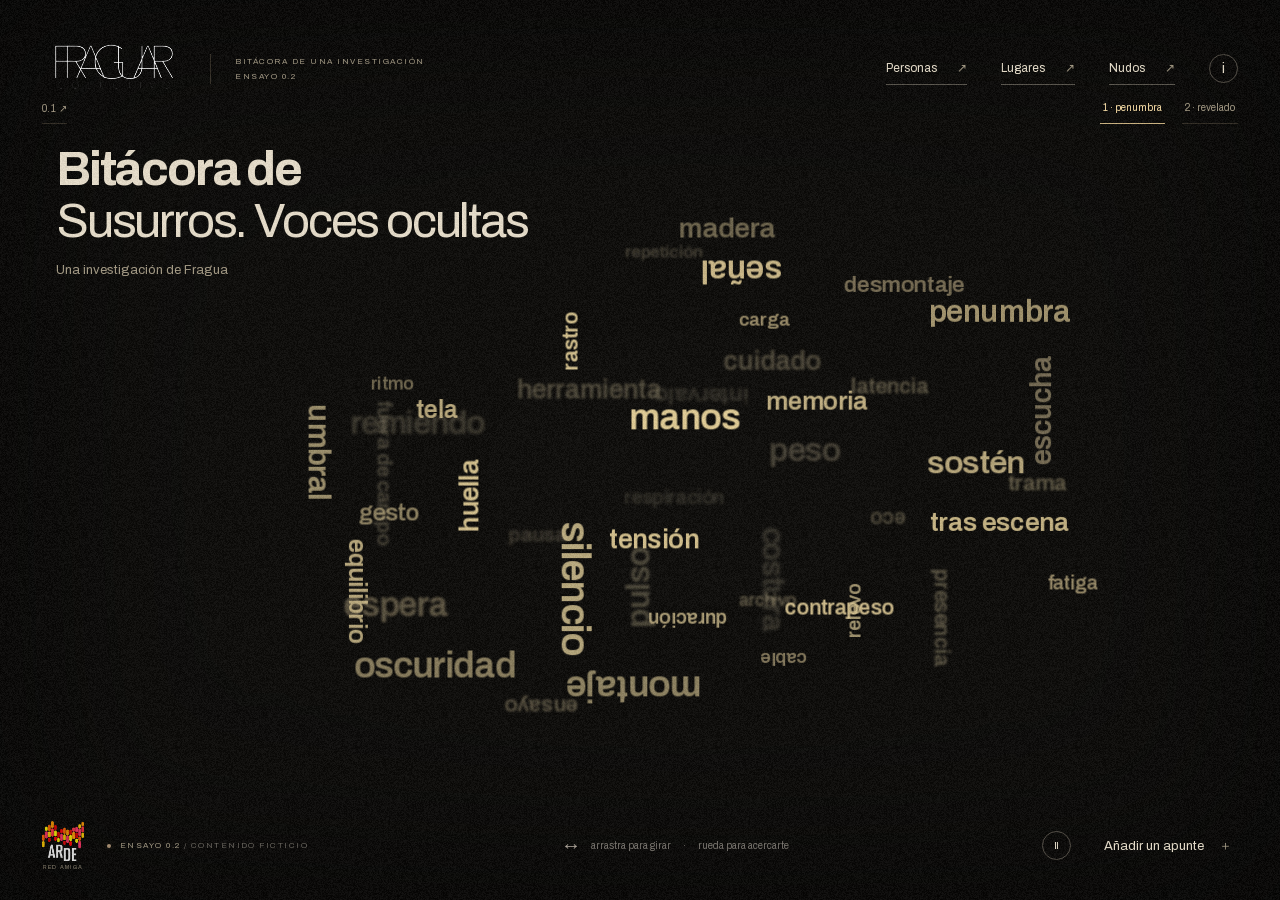
==== commit 2d2cef82: "Ajusta el título y el grano e incorpora el logo de Fraguar" ====
--- a/v0.2/index.html
+++ b/v0.2/index.html
@@ -5,7 +5,7 @@
   <meta name="viewport" content="width=device-width, initial-scale=1, viewport-fit=cover">
   <meta name="theme-color" content="#090909">
   <meta name="description" content="Bitácora de una investigación del colectivo Fragua hacia la instalación Susurros. Voces ocultas: un recorrido abierto por sus materiales, encuentros y procesos.">
-  <title>Susurros. Voces ocultas · Bitácora 0.2 — Fragua</title>
+  <title>Bitácora de Susurros. Voces ocultas · 0.2</title>
   <script>
     try {
       if (localStorage.getItem('susurros.v02.palette') === 'revelado') {
@@ -18,14 +18,14 @@
   <link rel="stylesheet" href="editor.css?v=5">
   <link rel="stylesheet" href="glass.css?v=7">
   <link rel="stylesheet" href="territory.css?v=7">
-  <link rel="stylesheet" href="appearance.css?v=5">
+  <link rel="stylesheet" href="appearance.css?v=02-2">
   <link rel="stylesheet" href="indices.css?v=7">
   <link rel="stylesheet" href="cloud-view.css?v=7">
   <link rel="stylesheet" href="people.css">
-  <link rel="stylesheet" href="edition.css">
+  <link rel="stylesheet" href="edition.css?v=02-2">
   <link rel="stylesheet" href="palette.css">
   <link rel="preload" href="fonts/archivo-latin.woff2" as="font" type="font/woff2" crossorigin>
-  <script type="module" src="app.js?v=02"></script>
+  <script type="module" src="app.js?v=02-2"></script>
   <style>
     .version-switch { position: fixed; top: 94px; left: 42px; z-index: 12; display: inline-flex; align-items: center; min-height: 30px; padding: 4px 0; border-bottom: 1px solid var(--line); color: var(--muted); font: 400 10px/1.4 var(--sans); letter-spacing: .04em; text-decoration: none; }
     .version-switch:hover, .version-switch:focus-visible { color: var(--paper); border-color: var(--accent); }
@@ -53,7 +53,9 @@
   <div class="film-grain" aria-hidden="true"></div>
   <div class="vignette" aria-hidden="true"></div>
   <header class="masthead">
-    <div class="project-credit" aria-label="Bitácora de una investigación del colectivo Fragua"><span class="fragua-name">FRAGUA</span><span class="fragua-caption">COLECTIVO</span></div>
+    <div class="project-credit">
+      <img class="fragua-logo" src="media/fraguar-logo.png" alt="Fraguar Colectivo" width="2048" height="978">
+    </div>
     <p class="edition">BITÁCORA DE UNA INVESTIGACIÓN<br>ENSAYO 0.2</p>
     <nav class="main-nav" aria-label="Recorrer la bitácora">
       <button id="people-button" aria-controls="indices-view" aria-expanded="false">Personas <span aria-hidden="true">↗</span></button>
@@ -69,8 +71,7 @@
   </div>
   <a class="version-switch" href="../" aria-label="Ir a la versión 0.1">0.1 <span aria-hidden="true"> ↗</span></a>
   <div class="title-block v02-title">
-    <h1>Susurros<span>.</span> Voces ocultas</h1>
-    <p class="v02-subtitle">bitácora <span>0.2</span></p>
+    <h1><strong>Bitácora de</strong> <span>Susurros. Voces ocultas</span></h1>
     <p class="intro">Una investigación de Fragua</p>
   </div>
 
--- a/v0.2/appearance.css
+++ b/v0.2/appearance.css
@@ -9,7 +9,7 @@
 :root {
   --brand-font: 'Archivo', 'Helvetica Neue', Arial, sans-serif;
   --connection-rgb: 171, 151, 122;
-  --grain-opacity: .08;
+  --grain-opacity: .06;
   --grain-image: none;
 }
 
--- a/v0.2/edition.css
+++ b/v0.2/edition.css
@@ -1,22 +1,30 @@
-/* Keep the project name and the format legible as separate lines. */
+/* Keep both lines of the title at the same size. */
+.project-credit .fragua-logo {
+  display: block;
+  width: 142px;
+  height: auto;
+  mask-image: url('media/fraguar-logo.png');
+  mask-mode: luminance;
+  mask-size: 100% 100%;
+  mask-repeat: no-repeat;
+}
 .v02-title {
-  max-width: min(34vw, 400px);
+  max-width: min(50vw, 580px);
 }
 .v02-title h1 {
-  font-size: clamp(32px, 4vw, 61px);
-  line-height: 1.03;
-  letter-spacing: -.055em;
+  font-size: clamp(31px, 3.8vw, 54px);
+  font-weight: 400;
+  line-height: 1.07;
+  letter-spacing: -.045em;
   margin: 0 0 12px;
 }
-.v02-subtitle {
-  margin: 0 0 7px;
-  font-size: 17px;
-  color: var(--paper);
+.v02-title h1 > strong,
+.v02-title h1 > span {
+  display: block;
+  color: inherit;
 }
-.v02-subtitle span {
-  font-size: 9px;
-  margin-left: .45em;
-  color: var(--muted);
+.v02-title h1 > strong {
+  font-weight: 700;
 }
 body[data-active-person] .v02-title {
   opacity: 0 !important;
@@ -33,22 +41,24 @@
   font-size: 11px;
 }
 @media (max-width: 650px) {
+  .project-credit .fragua-logo {
+    width: clamp(96px, 24vw, 112px);
+  }
   .v02-title {
     max-width: calc(100vw - 48px);
   }
   .v02-title h1 {
-    font-size: clamp(25px, 6.5vw, 38px);
+    font-size: clamp(22px, 6vw, 34px);
     margin-bottom: 8px;
-  }
-  .v02-subtitle {
-    font-size: 14px;
-    margin-bottom: 4px;
   }
   .has-person-profile .word.selected {
     line-height: 1.04;
   }
 }
 @media (max-height: 520px) and (min-aspect-ratio: 5/4) {
+  .project-credit .fragua-logo {
+    width: 108px;
+  }
   .v02-title {
     max-width: 225px;
   }
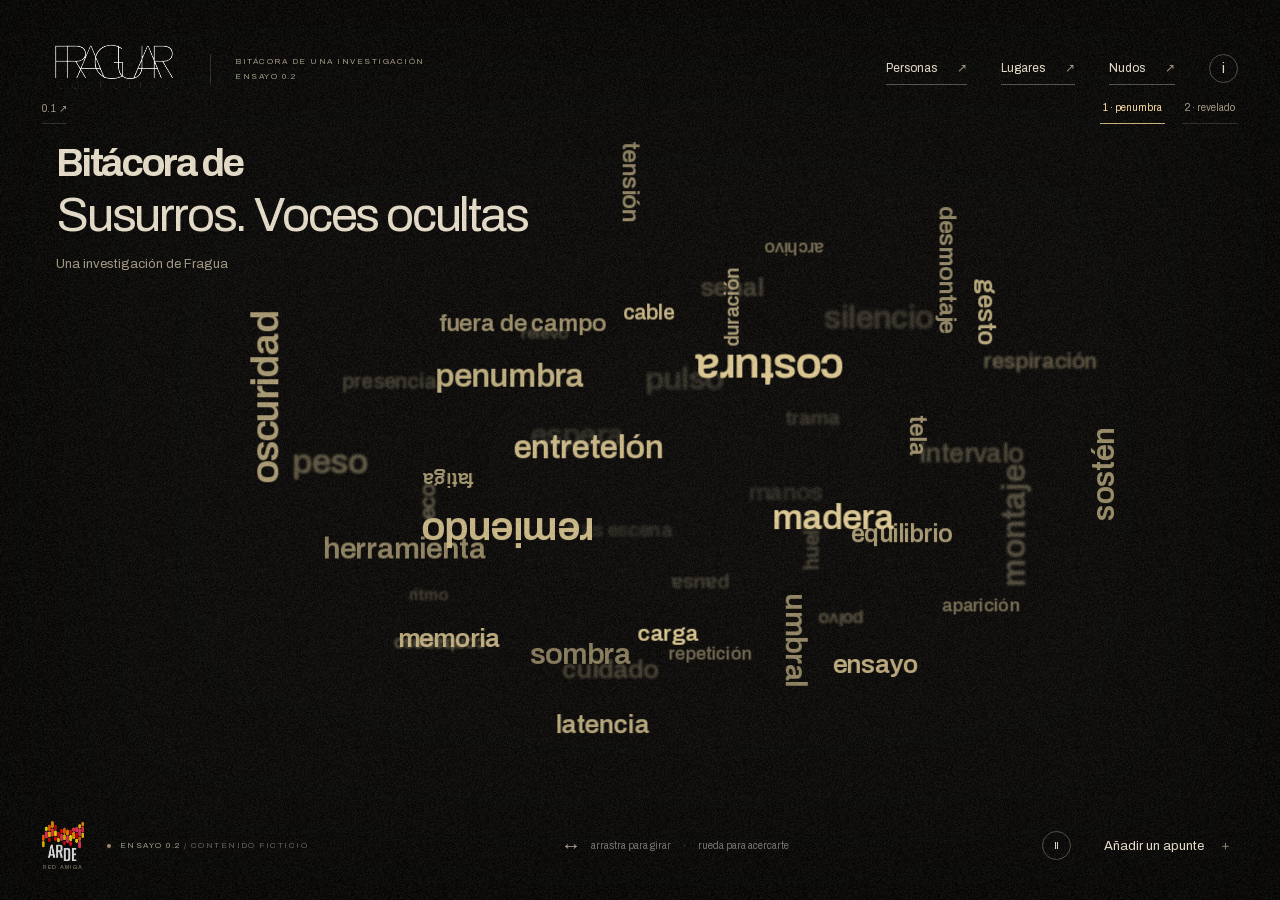
==== commit c998b477: "Da más tamaño al nombre de Susurros en la portada" ====
--- a/v0.2/index.html
+++ b/v0.2/index.html
@@ -22,7 +22,7 @@
   <link rel="stylesheet" href="indices.css?v=7">
   <link rel="stylesheet" href="cloud-view.css?v=7">
   <link rel="stylesheet" href="people.css">
-  <link rel="stylesheet" href="edition.css?v=02-2">
+  <link rel="stylesheet" href="edition.css?v=02-3">
   <link rel="stylesheet" href="palette.css">
   <link rel="preload" href="fonts/archivo-latin.woff2" as="font" type="font/woff2" crossorigin>
   <script type="module" src="app.js?v=02-2"></script>
--- a/v0.2/edition.css
+++ b/v0.2/edition.css
@@ -1,4 +1,4 @@
-/* Keep both lines of the title at the same size. */
+/* Give the project name the larger line in the title. */
 .project-credit .fragua-logo {
   display: block;
   width: 142px;
@@ -24,7 +24,9 @@
   color: inherit;
 }
 .v02-title h1 > strong {
+  font-size: .8em;
   font-weight: 700;
+  margin-bottom: .12em;
 }
 body[data-active-person] .v02-title {
   opacity: 0 !important;
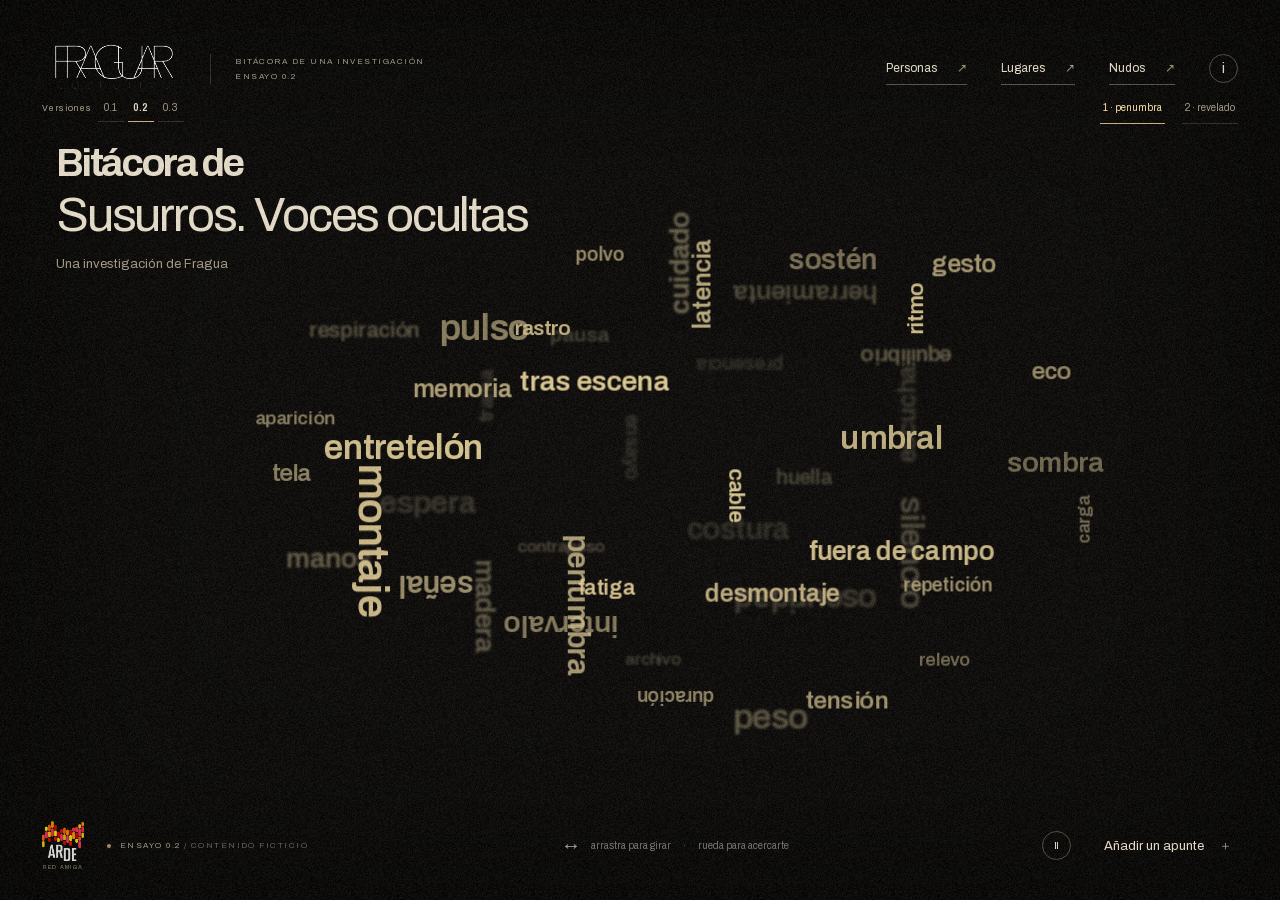
==== commit b1af57ff: "Abre la edición 0.3 en portada y mejora la rotación sonora" ====
--- a/v0.2/index.html
+++ b/v0.2/index.html
@@ -27,11 +27,15 @@
   <link rel="preload" href="fonts/archivo-latin.woff2" as="font" type="font/woff2" crossorigin>
   <script type="module" src="app.js?v=02-2"></script>
   <style>
-    .version-switch { position: fixed; top: 94px; left: 42px; z-index: 12; display: inline-flex; align-items: center; min-height: 30px; padding: 4px 0; border-bottom: 1px solid var(--line); color: var(--muted); font: 400 10px/1.4 var(--sans); letter-spacing: .04em; text-decoration: none; }
-    .version-switch:hover, .version-switch:focus-visible { color: var(--paper); border-color: var(--accent); }
+    .version-switch { position: fixed; top: 94px; left: 42px; z-index: 12; display: flex; align-items: center; gap: 4px; color: var(--muted); font: 400 10px/1.4 var(--sans); letter-spacing: .04em; white-space: nowrap; }
+    .version-switch-label { margin-inline-end: 2px; font-size: 9px; }
+    .version-switch a { display: inline-grid; place-items: center; min-width: 26px; min-height: 28px; padding: 3px; border-bottom: 1px solid var(--line); text-decoration: none; }
+    .version-switch a:hover, .version-switch a:focus-visible, .version-switch a[aria-current="page"] { color: var(--paper); border-color: var(--accent); }
+    .version-switch a[aria-current="page"] { font-weight: 600; }
     @media (min-width: 1500px) { .version-switch { left: 55px; } }
     @media (max-width: 1000px) { .version-switch { top: 88px; left: 28px; } }
     @media (max-width: 650px) { .version-switch { top: 76px; left: 22px; } }
+    @media (max-width: 390px) { .version-switch { left: 18px; } }
     @media (max-height: 520px) and (min-width: 651px) { .version-switch { top: 66px; } }
   </style>
 </head>
@@ -69,7 +73,12 @@
     <button type="button" data-palette-choice="penumbra" aria-pressed="true">1 · penumbra</button>
     <button type="button" data-palette-choice="revelado" aria-pressed="false">2 · revelado</button>
   </div>
-  <a class="version-switch" href="../" aria-label="Ir a la versión 0.1">0.1 <span aria-hidden="true"> ↗</span></a>
+  <nav class="version-switch" aria-label="Versiones de la bitácora">
+    <span class="version-switch-label" aria-hidden="true">Versiones</span>
+    <a href="../v0.1/" aria-label="Versión 0.1">0.1</a>
+    <a href="../v0.2/" aria-label="Versión 0.2" aria-current="page">0.2</a>
+    <a href="../v0.3/" aria-label="Versión 0.3">0.3</a>
+  </nav>
   <div class="title-block v02-title">
     <h1><strong>Bitácora de</strong> <span>Susurros. Voces ocultas</span></h1>
     <p class="intro">Una investigación de Fragua</p>
